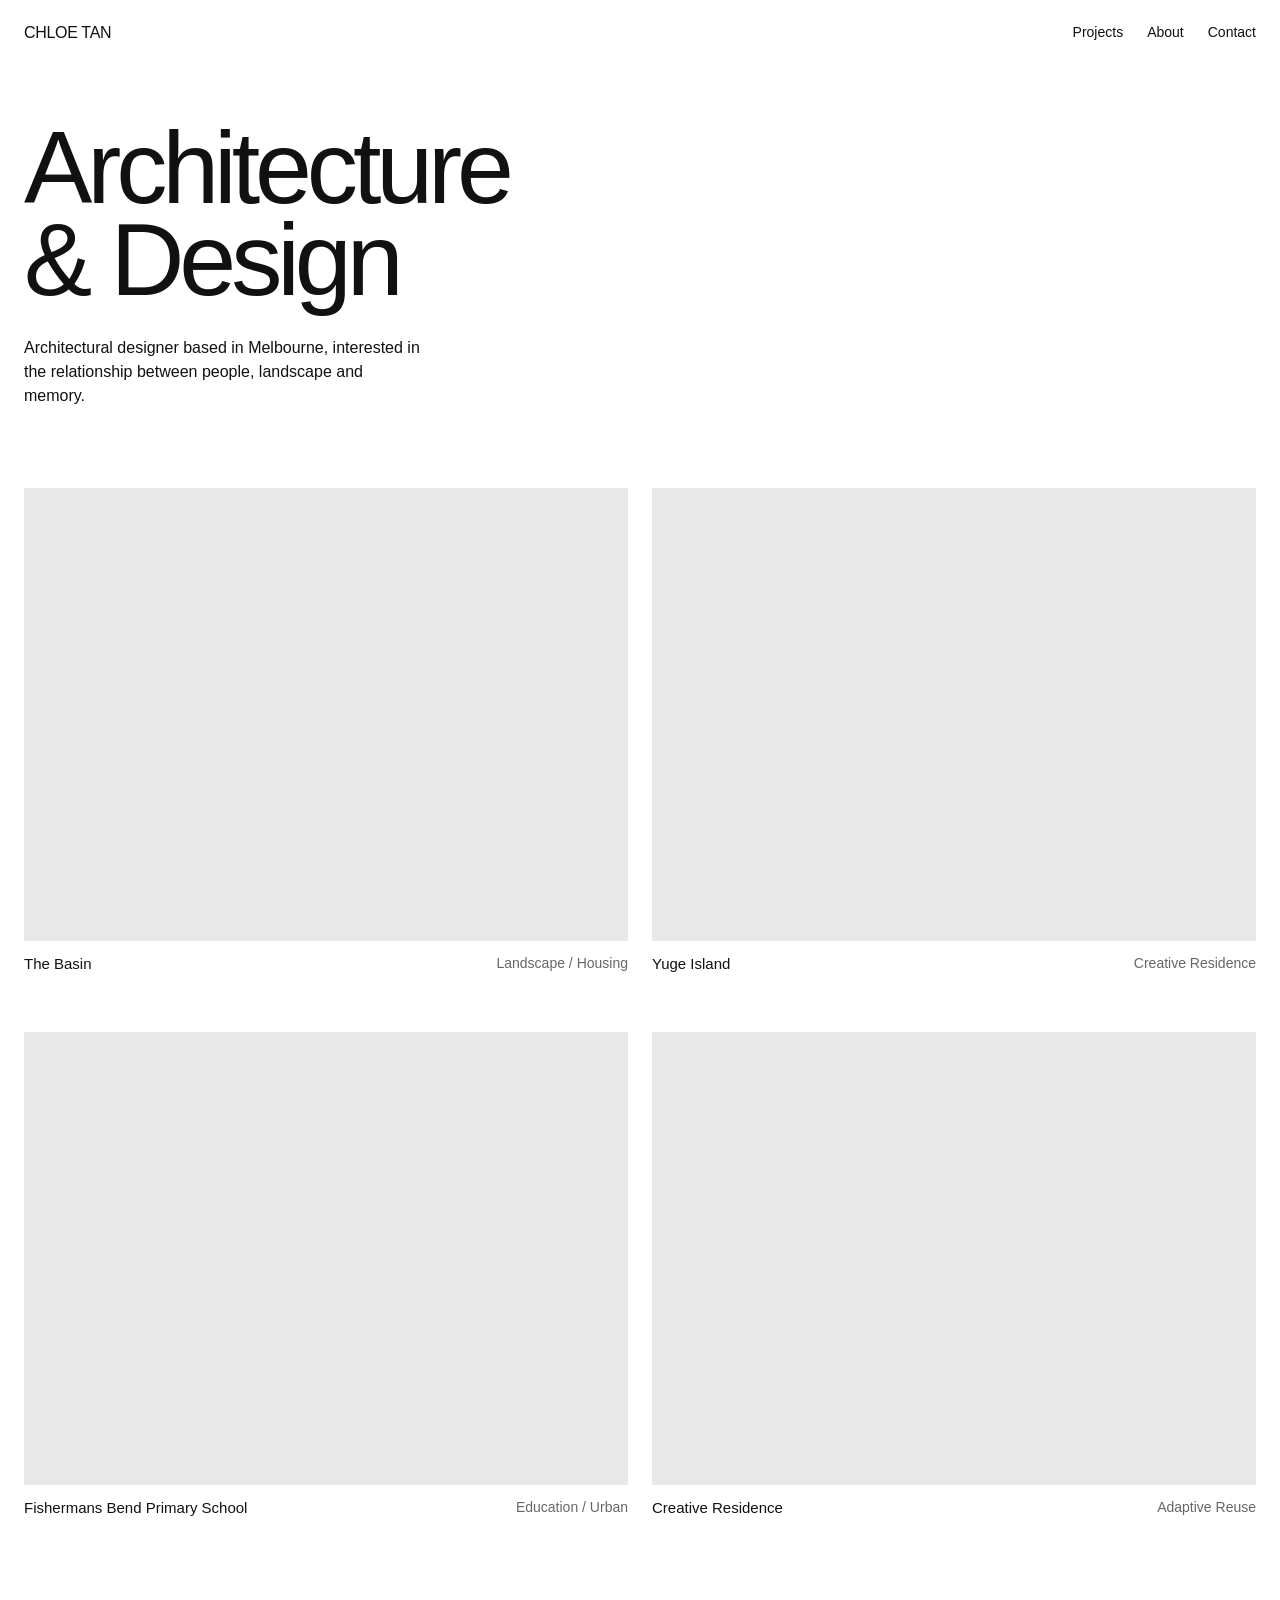
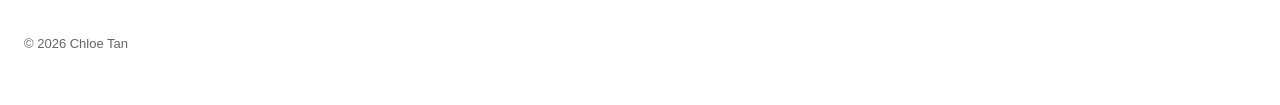
==== index.html @ bd6c915b "Update index.html" ====
<!DOCTYPE html>
<html lang="en">
<head>
    <meta charset="UTF-8">
    <meta name="viewport" content="width=device-width, initial-scale=1.0">

    <title>Chloe Tan — Architecture</title>

    <link rel="stylesheet" href="style.css">
</head>

<body>

<header>

    <div class="logo">
        CHLOE TAN
    </div>

    <nav>
        <a href="#projects">Projects</a>
        <a href="#about">About</a>
        <a href="#contact">Contact</a>
    </nav>

</header>


<main>

    <section class="intro">

        <h1>
            Architecture<br>
            &amp; Design
        </h1>

        <p>
            Architectural designer based in Melbourne,
            interested in the relationship between people,
            landscape and memory.
        </p>

    </section>


    <section class="projects" id="projects">


        <a class="project" href="#">

            <div class="project-image">
                <!-- Project image will go here -->
            </div>

            <div class="project-info">

                <span class="project-title">
                    The Basin
                </span>

                <span class="project-type">
                    Landscape / Housing
                </span>

            </div>

        </a>


        <a class="project" href="#">

            <div class="project-image">
                <!-- Project image will go here -->
            </div>

            <div class="project-info">

                <span class="project-title">
                    Yuge Island
                </span>

                <span class="project-type">
                    Creative Residence
                </span>

            </div>

        </a>


        <a class="project" href="#">

            <div class="project-image">
                <!-- Project image will go here -->
            </div>

            <div class="project-info">

                <span class="project-title">
                    Fishermans Bend Primary School
                </span>

                <span class="project-type">
                    Education / Urban
                </span>

            </div>

        </a>


        <a class="project" href="#">

            <div class="project-image">
                <!-- Project image will go here -->
            </div>

            <div class="project-info">

                <span class="project-title">
                    Creative Residence
                </span>

                <span class="project-type">
                    Adaptive Reuse
                </span>

            </div>

        </a>


    </section>

</main>


<footer>

    © 2026 Chloe Tan

</footer>

</body>
</html>
---- style.css ----
* {
    margin: 0;
    padding: 0;
    box-sizing: border-box;
}

body {
    font-family: Arial, Helvetica, sans-serif;
    background: #ffffff;
    color: #111111;
    padding: 24px;
}

header {
    display: flex;
    justify-content: space-between;
    align-items: flex-start;
    margin-bottom: 80px;
}

.logo {
    font-size: 16px;
    font-weight: 500;
    letter-spacing: -0.02em;
}

nav {
    display: flex;
    gap: 24px;
}

nav a {
    color: #111111;
    text-decoration: none;
    font-size: 14px;
}

nav a:hover {
    opacity: 0.5;
}

.intro {
    margin-bottom: 80px;
}

.intro h1 {
    font-size: clamp(48px, 8vw, 120px);
    font-weight: 400;
    line-height: 0.9;
    letter-spacing: -0.05em;
    max-width: 900px;
}

.intro p {
    margin-top: 30px;
    font-size: 16px;
    max-width: 400px;
    line-height: 1.5;
}

.projects {
    display: grid;
    grid-template-columns: repeat(2, 1fr);
    gap: 60px 24px;
}

.project {
    text-decoration: none;
    color: #111111;
}

.project-image {
    width: 100%;
    aspect-ratio: 4 / 3;
    background: #e8e8e8;
    overflow: hidden;
}

.project-image img {
    width: 100%;
    height: 100%;
    object-fit: cover;
    transition: transform 0.5s ease;
}

.project:hover img {
    transform: scale(1.02);
}

.project-info {
    margin-top: 14px;
    display: flex;
    justify-content: space-between;
    gap: 20px;
}

.project-title {
    font-size: 15px;
}

.project-type {
    font-size: 14px;
    color: #666666;
}

footer {
    margin-top: 120px;
    padding-bottom: 30px;
    font-size: 13px;
    color: #666666;
}

@media (max-width: 700px) {

    body {
        padding: 16px;
    }

    header {
        margin-bottom: 60px;
    }

    nav {
        gap: 12px;
    }

    .projects {
        grid-template-columns: 1fr;
        gap: 45px;
    }

    .intro {
        margin-bottom: 60px;
    }
}
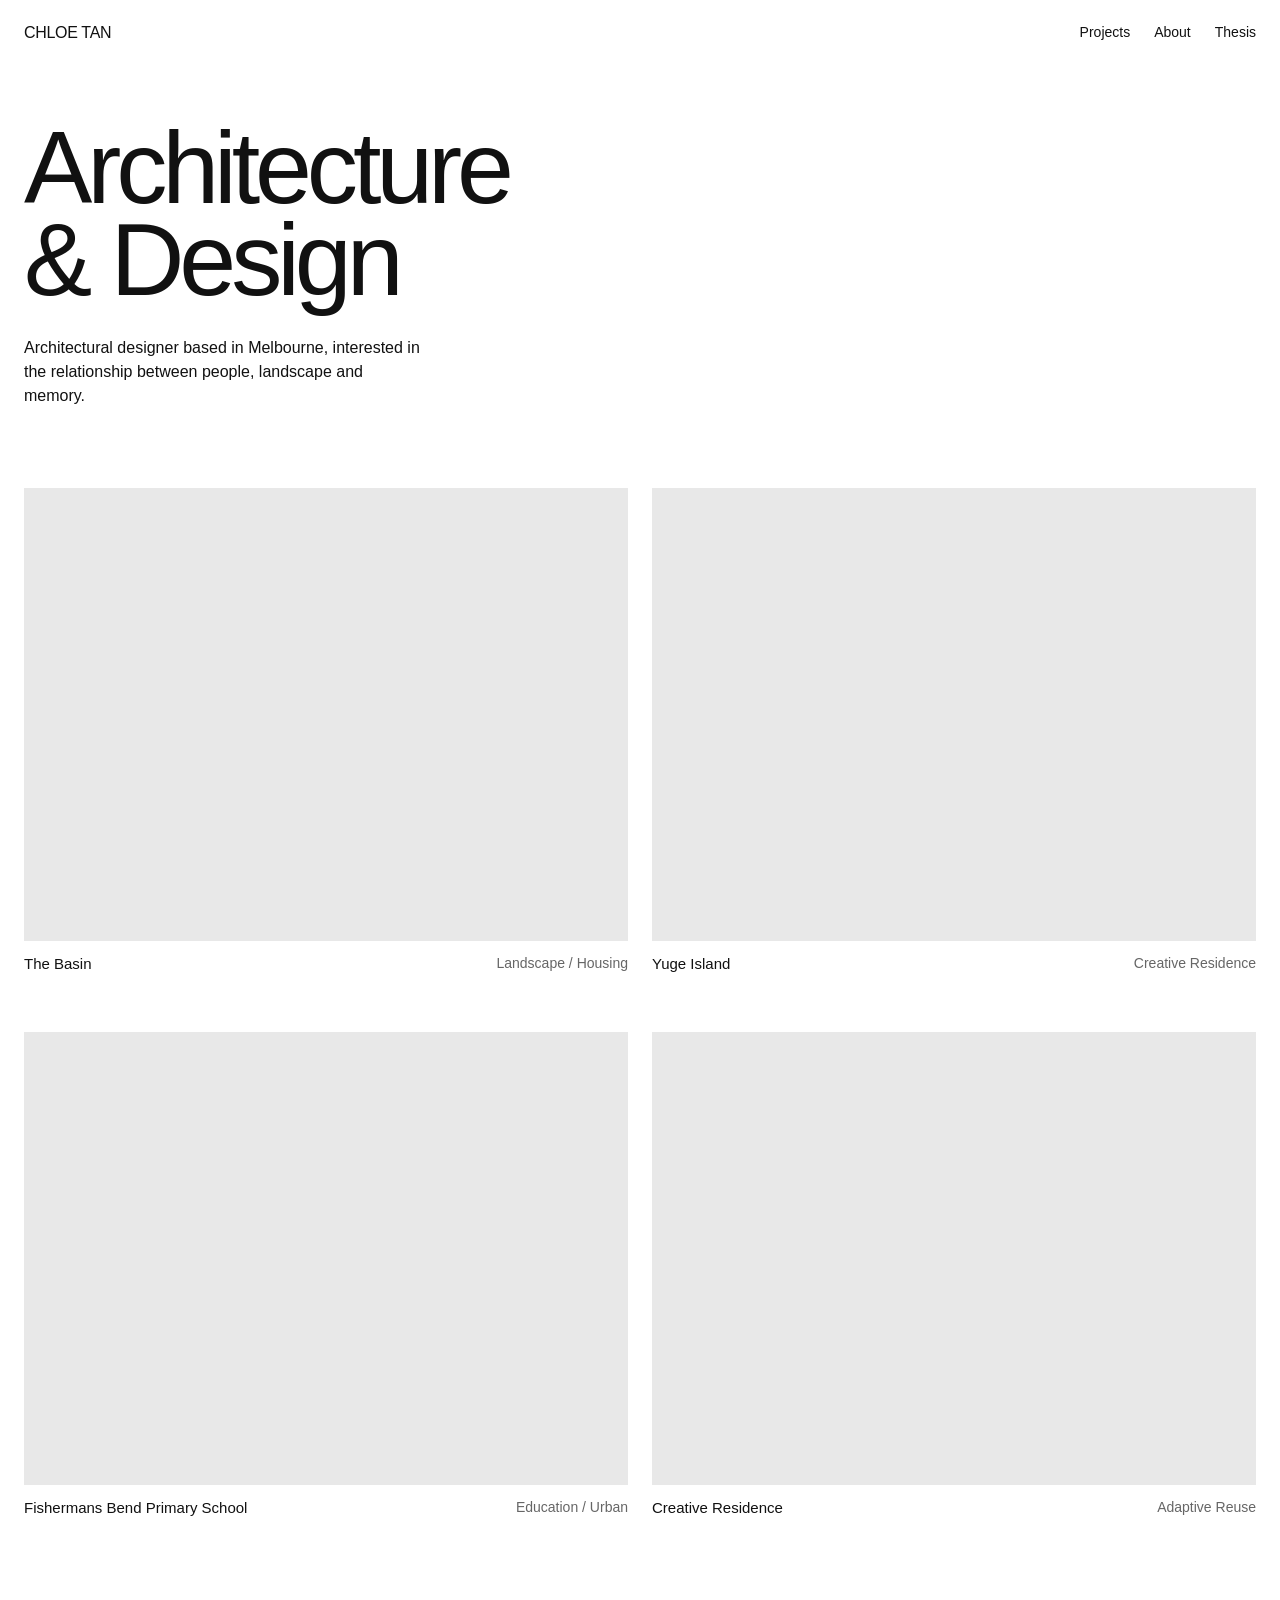
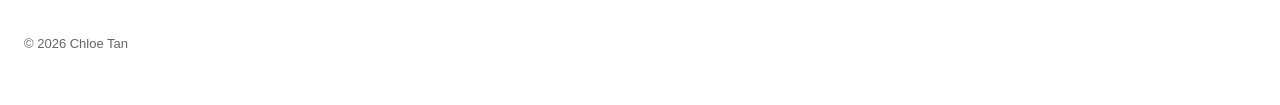
==== commit 35054c28: "Update index.html" ====
--- a/index.html
+++ b/index.html
@@ -17,11 +17,11 @@
         CHLOE TAN
     </div>
 
-    <nav>
-        <a href="#projects">Projects</a>
-        <a href="#about">About</a>
-        <a href="#contact">Contact</a>
-    </nav>
+<nav>
+    <a href="index.html">Projects</a>
+    <a href="about.html">About</a>
+    <a href="thesis.html">Thesis</a>
+</nav>
 
 </header>
 
--- a/style.css
+++ b/style.css
@@ -128,7 +128,116 @@
         grid-template-columns: 1fr;
         gap: 45px;
     }
-
+/* ABOUT PAGE */
+
+.about-page {
+    max-width: 1400px;
+}
+
+.about-intro {
+    margin-bottom: 140px;
+}
+
+.section-label {
+    font-size: 12px;
+    letter-spacing: 0.08em;
+    margin-bottom: 40px;
+}
+
+.about-intro h1 {
+    font-size: clamp(48px, 7vw, 110px);
+    font-weight: 400;
+    line-height: 0.95;
+    letter-spacing: -0.05em;
+    max-width: 1000px;
+}
+
+.about-content {
+    display: grid;
+    grid-template-columns: repeat(2, 1fr);
+    gap: 80px;
+    max-width: 900px;
+    margin-bottom: 160px;
+}
+
+.about-column {
+    font-size: 17px;
+    line-height: 1.55;
+}
+
+.about-column p + p {
+    margin-top: 30px;
+}
+
+.about-details {
+    border-top: 1px solid #111;
+}
+
+.detail-block {
+    display: grid;
+    grid-template-columns: 1fr 2fr;
+    padding: 28px 0;
+    border-bottom: 1px solid #ccc;
+}
+
+.detail-block h2 {
+    font-size: 14px;
+    font-weight: 400;
+}
+
+.detail-row {
+    display: flex;
+    justify-content: space-between;
+    gap: 30px;
+    font-size: 14px;
+    line-height: 1.7;
+}
+
+.detail-row + .detail-row {
+    margin-top: 8px;
+}
+
+.cv-section {
+    margin-top: 100px;
+}
+
+.cv-link {
+    color: #111;
+    text-decoration: none;
+    font-size: 18px;
+}
+
+.cv-link:hover {
+    opacity: 0.5;
+}
+
+
+@media (max-width: 700px) {
+
+    .about-intro {
+        margin-bottom: 80px;
+    }
+
+    .about-content {
+        grid-template-columns: 1fr;
+        gap: 40px;
+        margin-bottom: 100px;
+    }
+
+    .about-column {
+        font-size: 16px;
+    }
+
+    .detail-block {
+        grid-template-columns: 1fr;
+        gap: 20px;
+    }
+
+    .detail-row {
+        font-size: 13px;
+    }
+
+}
     .intro {
         margin-bottom: 60px;
     }
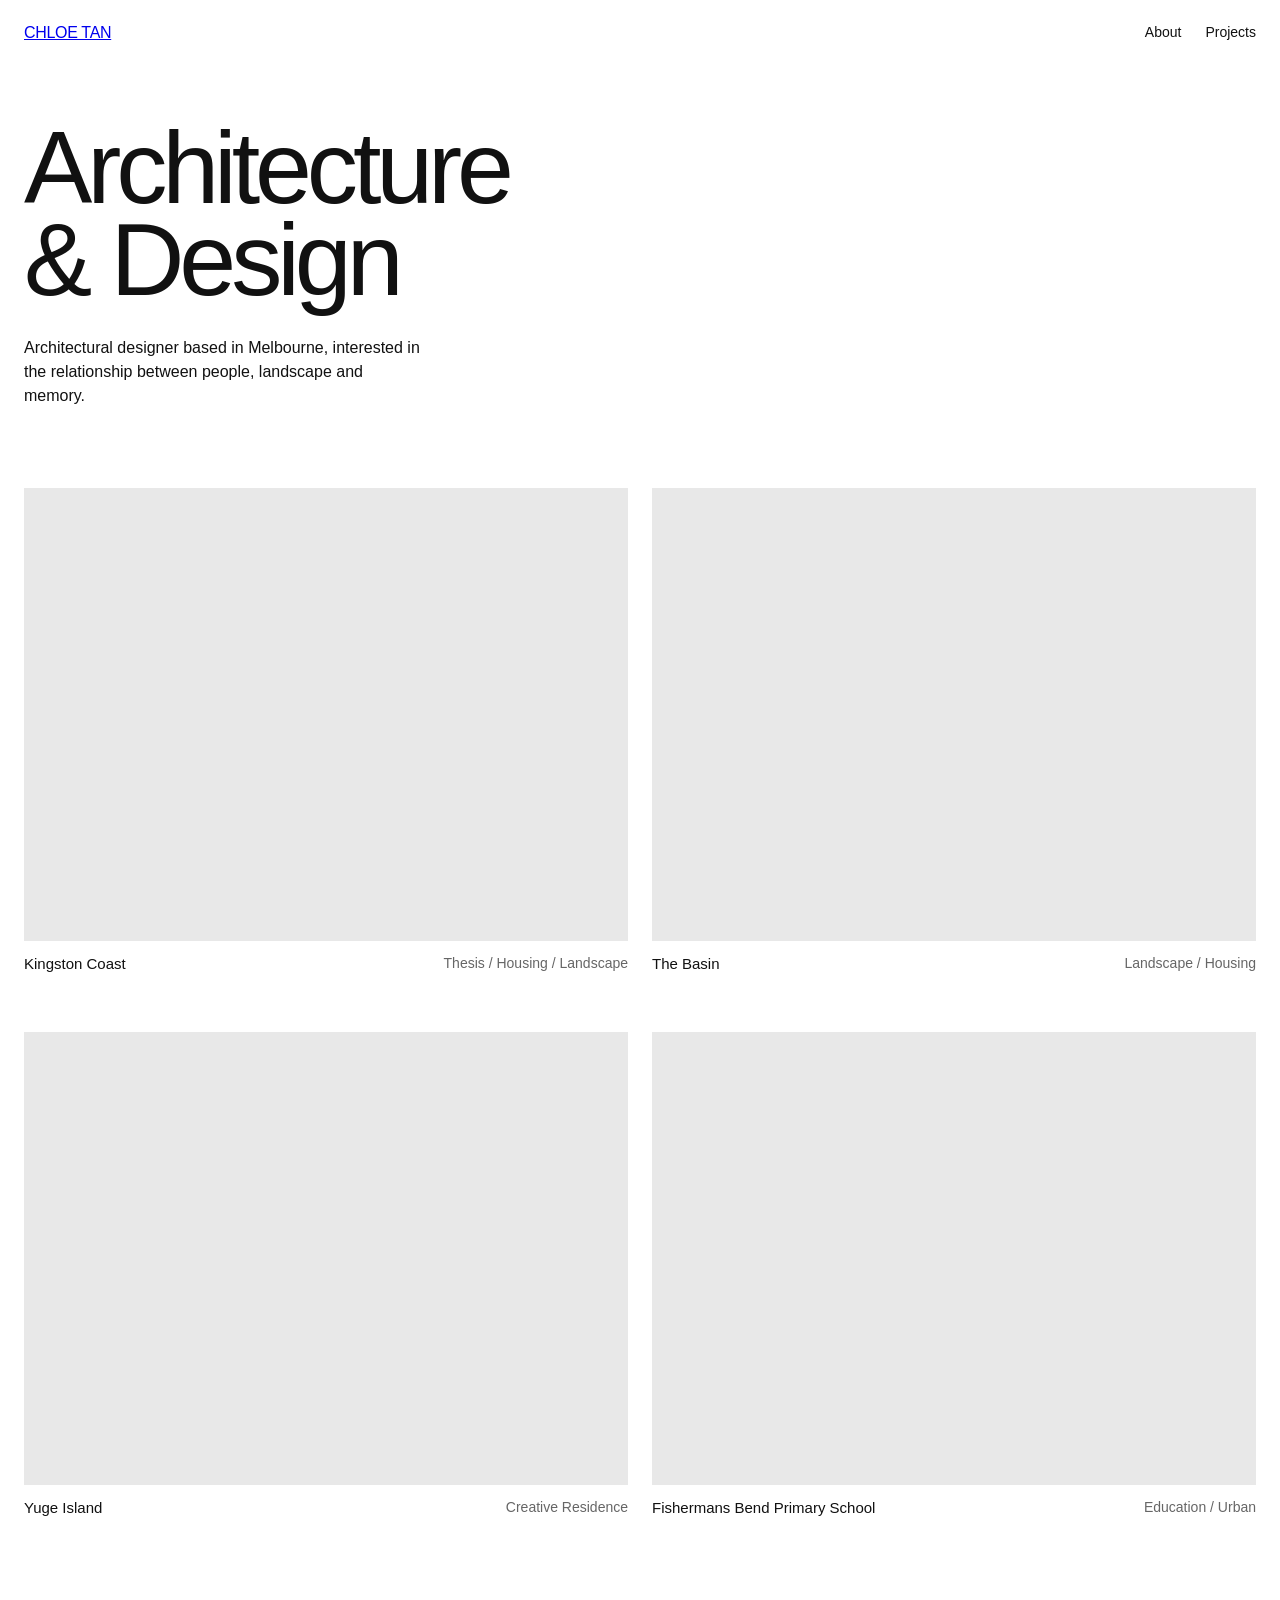
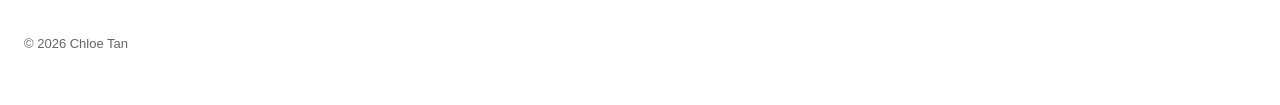
==== commit e926501d: "Update index.html" ====
--- a/index.html
+++ b/index.html
@@ -1,5 +1,6 @@
 <!DOCTYPE html>
 <html lang="en">
+
 <head>
     <meta charset="UTF-8">
     <meta name="viewport" content="width=device-width, initial-scale=1.0">
@@ -13,15 +14,14 @@
 
 <header>
 
-    <div class="logo">
+    <a href="index.html" class="logo">
         CHLOE TAN
-    </div>
+    </a>
 
-<nav>
-    <a href="index.html">Projects</a>
-    <a href="about.html">About</a>
-    <a href="thesis.html">Thesis</a>
-</nav>
+    <nav>
+        <a href="about.html">About</a>
+        <a href="projects.html">Projects</a>
+    </nav>
 
 </header>
 
@@ -47,10 +47,31 @@
     <section class="projects" id="projects">
 
 
-        <a class="project" href="#">
+        <a class="project" href="thesis.html">
 
             <div class="project-image">
-                <!-- Project image will go here -->
+                <!-- Thesis image will go here -->
+            </div>
+
+            <div class="project-info">
+
+                <span class="project-title">
+                    Kingston Coast
+                </span>
+
+                <span class="project-type">
+                    Thesis / Housing / Landscape
+                </span>
+
+            </div>
+
+        </a>
+
+
+        <a class="project" href="the-basin.html">
+
+            <div class="project-image">
+                <!-- The Basin image will go here -->
             </div>
 
             <div class="project-info">
@@ -68,10 +89,10 @@
         </a>
 
 
-        <a class="project" href="#">
+        <a class="project" href="yuge-island.html">
 
             <div class="project-image">
-                <!-- Project image will go here -->
+                <!-- Yuge Island image will go here -->
             </div>
 
             <div class="project-info">
@@ -89,10 +110,10 @@
         </a>
 
 
-        <a class="project" href="#">
+        <a class="project" href="fishermans-bend.html">
 
             <div class="project-image">
-                <!-- Project image will go here -->
+                <!-- Fishermans Bend image will go here -->
             </div>
 
             <div class="project-info">
@@ -103,27 +124,6 @@
 
                 <span class="project-type">
                     Education / Urban
-                </span>
-
-            </div>
-
-        </a>
-
-
-        <a class="project" href="#">
-
-            <div class="project-image">
-                <!-- Project image will go here -->
-            </div>
-
-            <div class="project-info">
-
-                <span class="project-title">
-                    Creative Residence
-                </span>
-
-                <span class="project-type">
-                    Adaptive Reuse
                 </span>
 
             </div>
--- a/style.css
+++ b/style.css
@@ -242,3 +242,102 @@
         margin-bottom: 60px;
     }
 }
+/* PROJECTS PAGE */
+
+.projects-page {
+    max-width: 1400px;
+}
+
+.projects-intro {
+    margin-bottom: 140px;
+}
+
+.projects-intro h1 {
+    font-size: clamp(48px, 7vw, 110px);
+    font-weight: 400;
+    line-height: 0.95;
+    letter-spacing: -0.05em;
+    max-width: 1000px;
+}
+
+.project-category {
+    margin-bottom: 140px;
+}
+
+.category-header {
+    display: grid;
+    grid-template-columns: 1fr 1fr;
+    border-top: 1px solid #111;
+    padding: 16px 0 40px;
+}
+
+.category-header h2,
+.category-header span {
+    font-size: 14px;
+    font-weight: 400;
+}
+
+.project-list-item {
+    display: grid;
+    grid-template-columns: 2fr 1fr;
+    gap: 40px;
+    padding: 24px 0;
+    border-bottom: 1px solid #ccc;
+    text-decoration: none;
+    color: #111;
+}
+
+.project-list-image {
+    width: 100%;
+    aspect-ratio: 16 / 9;
+    background: #e8e8e8;
+    overflow: hidden;
+}
+
+.project-list-info {
+    display: flex;
+    flex-direction: column;
+    justify-content: space-between;
+    padding-bottom: 5px;
+}
+
+.project-list-info h3 {
+    font-size: 20px;
+    font-weight: 400;
+    letter-spacing: -0.02em;
+}
+
+.project-list-info p {
+    font-size: 14px;
+    color: #666;
+}
+
+.project-list-item:hover .project-list-info h3 {
+    opacity: 0.5;
+}
+
+
+@media (max-width: 700px) {
+
+    .projects-intro {
+        margin-bottom: 80px;
+    }
+
+    .project-category {
+        margin-bottom: 90px;
+    }
+
+    .category-header {
+        padding-bottom: 25px;
+    }
+
+    .project-list-item {
+        grid-template-columns: 1fr;
+        gap: 18px;
+    }
+
+    .project-list-info {
+        gap: 20px;
+    }
+
+}
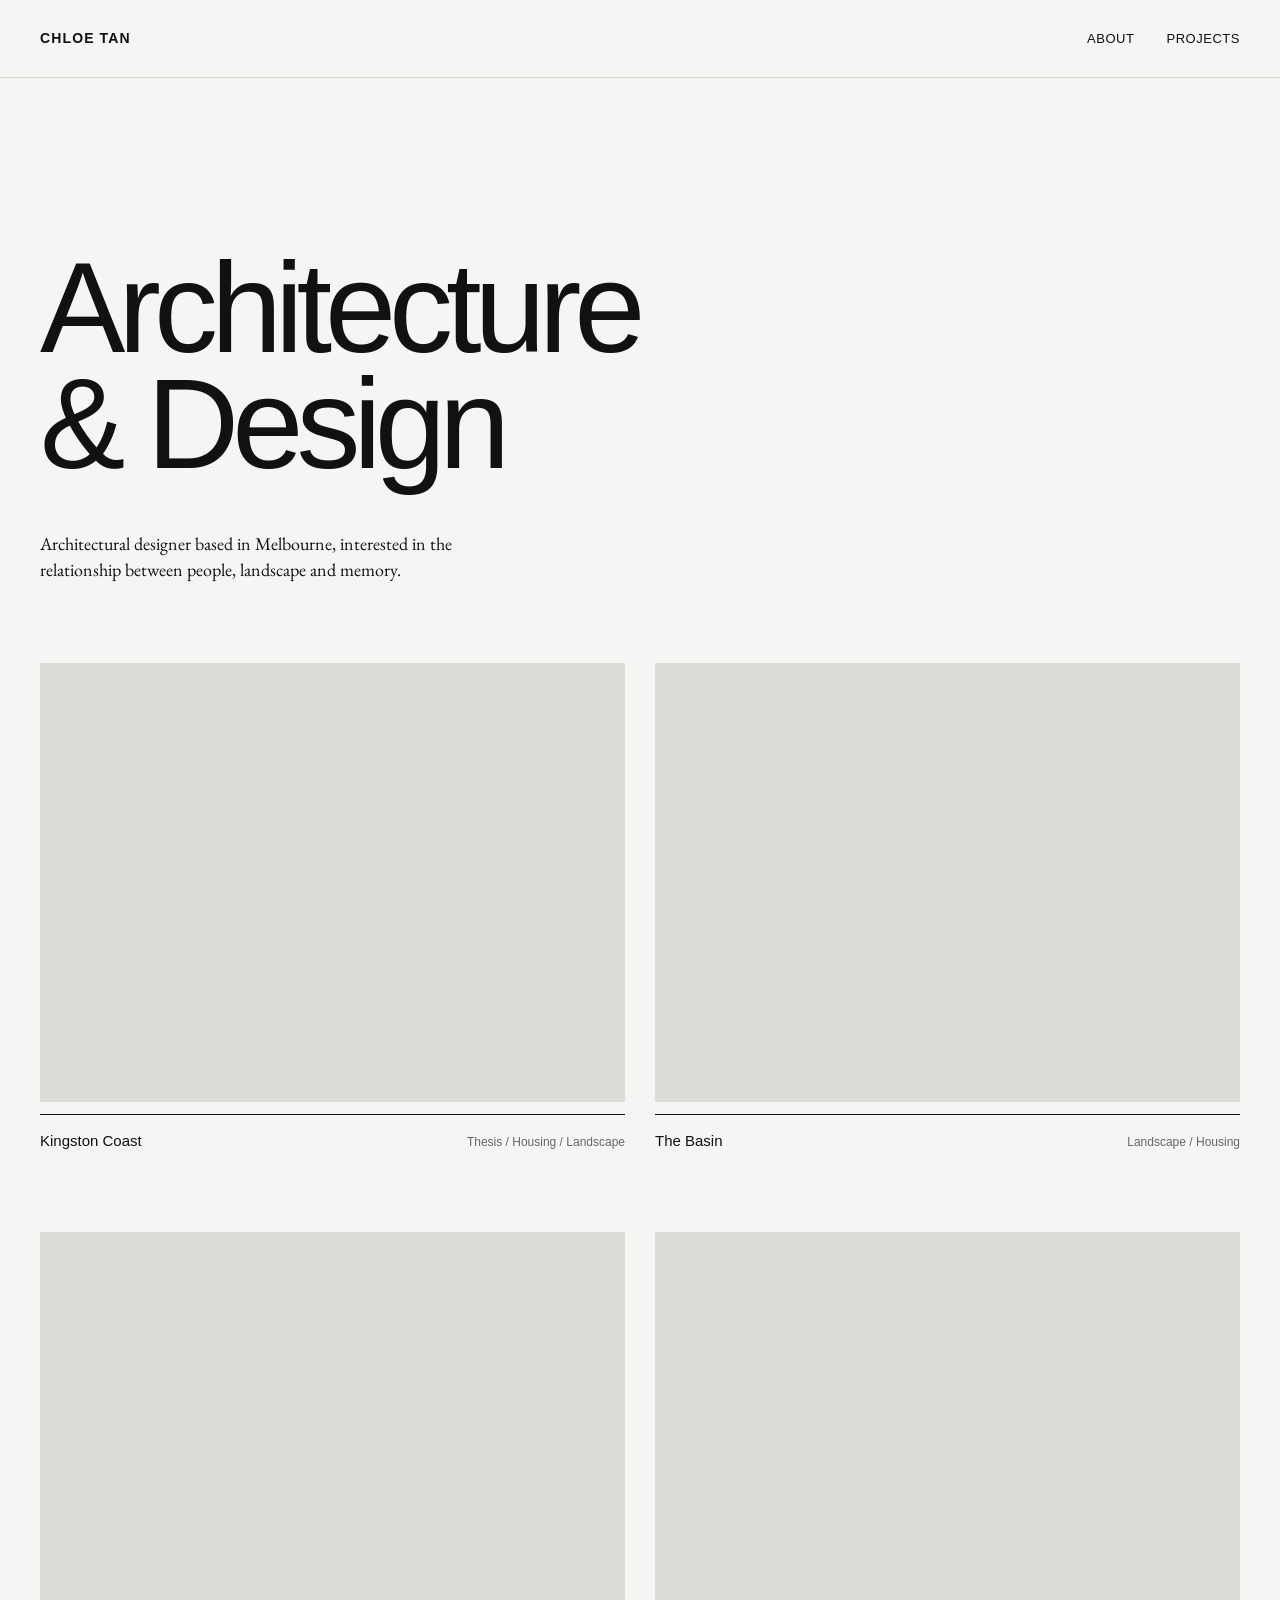
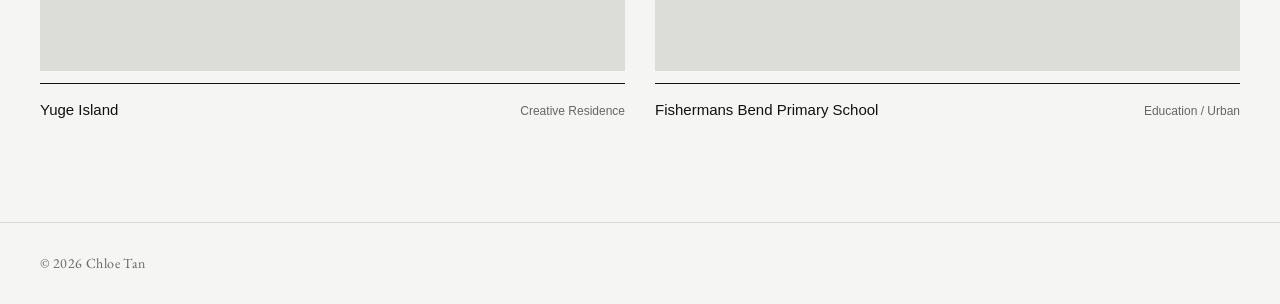
==== commit 4627a5e5: "Update index.html" ====
--- a/index.html
+++ b/index.html
@@ -6,7 +6,11 @@
     <meta name="viewport" content="width=device-width, initial-scale=1.0">
 
     <title>Chloe Tan — Architecture</title>
+<link rel="preconnect" href="https://fonts.googleapis.com">
+<link rel="preconnect" href="https://fonts.gstatic.com" crossorigin>
+<link href="https://fonts.googleapis.com/css2?family=EB+Garamond:wght@400..800&display=swap" rel="stylesheet">
 
+<link rel="stylesheet" href="style.css">
     <link rel="stylesheet" href="style.css">
 </head>
 
--- a/style.css
+++ b/style.css
@@ -1,96 +1,197 @@
+/* =========================================================
+   CHLOE TAN — ARCHITECTURE PORTFOLIO
+   ========================================================= */
+
+
+/* ---------------------------------------------------------
+   RESET
+   --------------------------------------------------------- */
+
 * {
+    box-sizing: border-box;
     margin: 0;
     padding: 0;
-    box-sizing: border-box;
+}
+
+html {
+    scroll-behavior: smooth;
 }
 
 body {
+    font-family: Garamond, "EB Garamond", Georgia, serif;
+    background: #f5f5f3;
+    color: #111;
+    line-height: 1.5;
+}
+
+
+/* ---------------------------------------------------------
+   TYPOGRAPHY
+   --------------------------------------------------------- */
+
+h1,
+h2,
+h3,
+.logo,
+nav,
+.project-title,
+.project-type,
+.section-label {
     font-family: Arial, Helvetica, sans-serif;
-    background: #ffffff;
-    color: #111111;
-    padding: 24px;
-}
+}
+
+h1,
+h2,
+h3 {
+    font-weight: 400;
+}
+
+p {
+    max-width: 700px;
+}
+
+a {
+    color: inherit;
+    text-decoration: none;
+}
+
+img {
+    display: block;
+    width: 100%;
+    height: auto;
+}
+
+
+/* ---------------------------------------------------------
+   HEADER
+   --------------------------------------------------------- */
 
 header {
+    width: 100%;
+    padding: 28px 40px;
+
     display: flex;
     justify-content: space-between;
-    align-items: flex-start;
-    margin-bottom: 80px;
+    align-items: center;
+
+    border-bottom: 1px solid #d8d8d5;
+
+    position: sticky;
+    top: 0;
+    z-index: 100;
+
+    background: rgba(245, 245, 243, 0.95);
+    backdrop-filter: blur(8px);
 }
 
 .logo {
-    font-size: 16px;
-    font-weight: 500;
-    letter-spacing: -0.02em;
+    font-size: 14px;
+    font-weight: 600;
+    letter-spacing: 0.08em;
 }
 
 nav {
     display: flex;
-    gap: 24px;
+    gap: 32px;
 }
 
 nav a {
-    color: #111111;
-    text-decoration: none;
-    font-size: 14px;
+    font-size: 13px;
+    letter-spacing: 0.04em;
+    text-transform: uppercase;
+    transition: opacity 0.2s ease;
 }
 
 nav a:hover {
-    opacity: 0.5;
-}
+    opacity: 0.45;
+}
+
+
+/* ---------------------------------------------------------
+   MAIN
+   --------------------------------------------------------- */
+
+main {
+    width: 100%;
+}
+
+
+/* ---------------------------------------------------------
+   HOMEPAGE INTRO
+   --------------------------------------------------------- */
 
 .intro {
-    margin-bottom: 80px;
+    min-height: 65vh;
+
+    padding: 100px 40px 80px;
+
+    display: flex;
+    flex-direction: column;
+    justify-content: flex-end;
 }
 
 .intro h1 {
-    font-size: clamp(48px, 8vw, 120px);
+    font-size: clamp(64px, 10vw, 150px);
     font-weight: 400;
     line-height: 0.9;
-    letter-spacing: -0.05em;
-    max-width: 900px;
+    letter-spacing: -0.055em;
+
+    max-width: 1100px;
 }
 
 .intro p {
-    margin-top: 30px;
-    font-size: 16px;
-    max-width: 400px;
-    line-height: 1.5;
-}
+    margin-top: 50px;
+
+    font-size: 18px;
+    line-height: 1.45;
+
+    max-width: 460px;
+}
+
+
+/* ---------------------------------------------------------
+   PROJECT GRID — HOMEPAGE
+   --------------------------------------------------------- */
 
 .projects {
+    padding: 0 40px 100px;
+
     display: grid;
     grid-template-columns: repeat(2, 1fr);
-    gap: 60px 24px;
+
+    gap: 80px 30px;
 }
 
 .project {
-    text-decoration: none;
-    color: #111111;
+    display: block;
 }
 
 .project-image {
     width: 100%;
     aspect-ratio: 4 / 3;
-    background: #e8e8e8;
+
+    background: #dcdcd8;
+
     overflow: hidden;
-}
-
-.project-image img {
-    width: 100%;
-    height: 100%;
-    object-fit: cover;
-    transition: transform 0.5s ease;
-}
-
-.project:hover img {
-    transform: scale(1.02);
+
+    transition: opacity 0.3s ease;
+}
+
+.project:hover .project-image {
+    opacity: 0.75;
 }
 
 .project-info {
-    margin-top: 14px;
     display: flex;
     justify-content: space-between;
+    align-items: baseline;
+
+    padding-top: 15px;
+
+    border-top: 1px solid #111;
+
+    margin-top: 12px;
+
     gap: 20px;
 }
 
@@ -99,245 +200,563 @@
 }
 
 .project-type {
-    font-size: 14px;
-    color: #666666;
-}
-
-footer {
-    margin-top: 120px;
-    padding-bottom: 30px;
-    font-size: 13px;
-    color: #666666;
-}
-
-@media (max-width: 700px) {
-
-    body {
-        padding: 16px;
-    }
-
-    header {
-        margin-bottom: 60px;
-    }
-
-    nav {
-        gap: 12px;
-    }
-
-    .projects {
-        grid-template-columns: 1fr;
-        gap: 45px;
-    }
-/* ABOUT PAGE */
+    font-size: 12px;
+    color: #666;
+    text-align: right;
+}
+
+
+/* ---------------------------------------------------------
+   SECTION LABELS
+   --------------------------------------------------------- */
+
+.section-label {
+    font-size: 11px;
+    text-transform: uppercase;
+    letter-spacing: 0.12em;
+    color: #666;
+}
+
+
+/* ---------------------------------------------------------
+   ABOUT PAGE
+   --------------------------------------------------------- */
 
 .about-page {
-    max-width: 1400px;
+    padding-bottom: 120px;
 }
 
 .about-intro {
-    margin-bottom: 140px;
-}
-
-.section-label {
-    font-size: 12px;
-    letter-spacing: 0.08em;
-    margin-bottom: 40px;
+    padding: 120px 40px 100px;
+
+    border-bottom: 1px solid #d8d8d5;
 }
 
 .about-intro h1 {
-    font-size: clamp(48px, 7vw, 110px);
+    margin-top: 60px;
+
+    font-size: clamp(48px, 7vw, 105px);
     font-weight: 400;
-    line-height: 0.95;
+    line-height: 0.98;
+    letter-spacing: -0.045em;
+
+    max-width: 1050px;
+}
+
+.about-content {
+    padding: 90px 40px;
+
+    display: grid;
+    grid-template-columns: 1fr 1fr;
+
+    gap: 80px;
+}
+
+.about-column p {
+    font-size: 17px;
+    line-height: 1.6;
+
+    margin-bottom: 28px;
+
+    max-width: 580px;
+}
+
+.about-statement {
+    padding: 80px 40px;
+
+    border-top: 1px solid #d8d8d5;
+    border-bottom: 1px solid #d8d8d5;
+}
+
+.about-statement p {
+    font-size: clamp(28px, 4vw, 55px);
+    line-height: 1.05;
+    letter-spacing: -0.025em;
+
+    max-width: 900px;
+}
+
+
+/* ---------------------------------------------------------
+   PROJECTS PAGE
+   --------------------------------------------------------- */
+
+.projects-page {
+    padding-bottom: 120px;
+}
+
+.projects-intro {
+    padding: 120px 40px 100px;
+
+    border-bottom: 1px solid #d8d8d5;
+}
+
+.projects-intro h1 {
+    margin-top: 60px;
+
+    font-size: clamp(60px, 8vw, 120px);
+    font-weight: 400;
+    line-height: 0.92;
     letter-spacing: -0.05em;
+
     max-width: 1000px;
 }
 
-.about-content {
-    display: grid;
-    grid-template-columns: repeat(2, 1fr);
-    gap: 80px;
-    max-width: 900px;
-    margin-bottom: 160px;
-}
-
-.about-column {
-    font-size: 17px;
-    line-height: 1.55;
-}
-
-.about-column p + p {
-    margin-top: 30px;
-}
-
-.about-details {
-    border-top: 1px solid #111;
-}
-
-.detail-block {
-    display: grid;
-    grid-template-columns: 1fr 2fr;
-    padding: 28px 0;
-    border-bottom: 1px solid #ccc;
-}
-
-.detail-block h2 {
-    font-size: 14px;
-    font-weight: 400;
-}
-
-.detail-row {
+.project-category {
+    padding: 80px 40px 0;
+}
+
+.category-header {
     display: flex;
     justify-content: space-between;
-    gap: 30px;
-    font-size: 14px;
-    line-height: 1.7;
-}
-
-.detail-row + .detail-row {
-    margin-top: 8px;
-}
-
-.cv-section {
-    margin-top: 100px;
-}
-
-.cv-link {
-    color: #111;
-    text-decoration: none;
-    font-size: 18px;
-}
-
-.cv-link:hover {
-    opacity: 0.5;
-}
-
-
-@media (max-width: 700px) {
-
-    .about-intro {
-        margin-bottom: 80px;
-    }
-
-    .about-content {
-        grid-template-columns: 1fr;
-        gap: 40px;
-        margin-bottom: 100px;
-    }
-
-    .about-column {
-        font-size: 16px;
-    }
-
-    .detail-block {
-        grid-template-columns: 1fr;
-        gap: 20px;
-    }
-
-    .detail-row {
-        font-size: 13px;
-    }
-
-}
-    .intro {
-        margin-bottom: 60px;
-    }
-}
-/* PROJECTS PAGE */
-
-.projects-page {
-    max-width: 1400px;
-}
-
-.projects-intro {
-    margin-bottom: 140px;
-}
-
-.projects-intro h1 {
-    font-size: clamp(48px, 7vw, 110px);
-    font-weight: 400;
-    line-height: 0.95;
-    letter-spacing: -0.05em;
-    max-width: 1000px;
-}
-
-.project-category {
-    margin-bottom: 140px;
-}
-
-.category-header {
-    display: grid;
-    grid-template-columns: 1fr 1fr;
-    border-top: 1px solid #111;
-    padding: 16px 0 40px;
-}
-
-.category-header h2,
+    align-items: baseline;
+
+    padding-bottom: 15px;
+
+    border-bottom: 1px solid #111;
+
+    margin-bottom: 30px;
+}
+
+.category-header h2 {
+    font-size: 13px;
+    font-weight: 500;
+    text-transform: uppercase;
+    letter-spacing: 0.08em;
+}
+
 .category-header span {
-    font-size: 14px;
-    font-weight: 400;
+    font-size: 11px;
+    color: #666;
 }
 
 .project-list-item {
     display: grid;
     grid-template-columns: 2fr 1fr;
-    gap: 40px;
-    padding: 24px 0;
-    border-bottom: 1px solid #ccc;
-    text-decoration: none;
-    color: #111;
+
+    gap: 30px;
+
+    padding-bottom: 60px;
+    margin-bottom: 60px;
+
+    border-bottom: 1px solid #d8d8d5;
 }
 
 .project-list-image {
+    aspect-ratio: 16 / 10;
+
+    background: #dcdcd8;
+
+    overflow: hidden;
+
+    transition: opacity 0.3s ease;
+}
+
+.project-list-item:hover .project-list-image {
+    opacity: 0.7;
+}
+
+.project-list-info {
+    padding-top: 5px;
+}
+
+.project-list-info h3 {
+    font-size: 28px;
+    font-weight: 400;
+    line-height: 1.05;
+    letter-spacing: -0.025em;
+
+    margin-bottom: 12px;
+}
+
+.project-list-info p {
+    font-size: 16px;
+    color: #666;
+}
+
+
+/* ---------------------------------------------------------
+   INDIVIDUAL PROJECT PAGE
+   --------------------------------------------------------- */
+
+.project-page {
+    padding-bottom: 150px;
+}
+
+.project-hero {
+    padding: 110px 40px 90px;
+
+    border-bottom: 1px solid #d8d8d5;
+}
+
+.project-hero h1 {
+    margin-top: 50px;
+
+    font-size: clamp(60px, 9vw, 140px);
+    font-weight: 400;
+    line-height: 0.88;
+    letter-spacing: -0.055em;
+
+    max-width: 1200px;
+}
+
+.project-hero h2 {
+    margin-top: 20px;
+
+    font-size: clamp(25px, 3vw, 45px);
+    font-weight: 400;
+    line-height: 1;
+
+    color: #555;
+}
+
+.project-location {
+    margin-top: 50px;
+
+    font-size: 16px;
+    color: #666;
+}
+
+
+/* ---------------------------------------------------------
+   PROJECT HERO IMAGE
+   --------------------------------------------------------- */
+
+.project-hero-image {
     width: 100%;
     aspect-ratio: 16 / 9;
-    background: #e8e8e8;
-    overflow: hidden;
-}
-
-.project-list-info {
-    display: flex;
-    flex-direction: column;
-    justify-content: space-between;
-    padding-bottom: 5px;
-}
-
-.project-list-info h3 {
-    font-size: 20px;
-    font-weight: 400;
-    letter-spacing: -0.02em;
-}
-
-.project-list-info p {
+
+    background: #dcdcd8;
+}
+
+
+/* ---------------------------------------------------------
+   PROJECT TEXT SECTIONS
+   --------------------------------------------------------- */
+
+.project-section {
+    padding: 110px 40px;
+
+    display: grid;
+    grid-template-columns: 1fr 2fr;
+
+    gap: 80px;
+
+    border-bottom: 1px solid #d8d8d5;
+}
+
+.project-section-title {
+    padding-top: 5px;
+}
+
+.project-section-text p {
+    font-size: 17px;
+    line-height: 1.6;
+
+    margin-bottom: 28px;
+
+    max-width: 760px;
+}
+
+.project-section-text p:last-child {
+    margin-bottom: 0;
+}
+
+
+/* ---------------------------------------------------------
+   RESEARCH QUESTION
+   --------------------------------------------------------- */
+
+.research-question {
+    background: #eaeae6;
+}
+
+.large-text {
+    font-size: clamp(28px, 4vw, 52px) !important;
+    line-height: 1.12 !important;
+    letter-spacing: -0.025em;
+
+    max-width: 950px !important;
+}
+
+
+/* ---------------------------------------------------------
+   IMAGE PLACEHOLDERS
+   --------------------------------------------------------- */
+
+.image-placeholder {
+    width: 100%;
+
+    background: #dcdcd8;
+
+    aspect-ratio: 4 / 3;
+}
+
+
+/* ---------------------------------------------------------
+   IMAGE GRIDS
+   --------------------------------------------------------- */
+
+.image-grid {
+    padding: 0 40px;
+
+    display: grid;
+
+    gap: 20px;
+}
+
+.image-grid.two-column {
+    grid-template-columns: repeat(2, 1fr);
+}
+
+.image-grid.three-column {
+    grid-template-columns: repeat(3, 1fr);
+}
+
+.image-grid.full-width {
+    grid-template-columns: 1fr;
+}
+
+.image-grid.full-width .image-placeholder {
+    aspect-ratio: 16 / 9;
+}
+
+
+/* ---------------------------------------------------------
+   PROJECT END
+   --------------------------------------------------------- */
+
+.project-end {
+    padding: 150px 40px;
+
+    text-align: center;
+
+    border-top: 1px solid #d8d8d5;
+}
+
+.project-end p:first-child {
+    font-size: clamp(40px, 6vw, 90px);
+    line-height: 0.95;
+    letter-spacing: -0.045em;
+}
+
+.project-end p:last-child {
+    margin-top: 15px;
+
+    font-size: 18px;
+    color: #666;
+}
+
+
+/* ---------------------------------------------------------
+   FOOTER
+   --------------------------------------------------------- */
+
+footer {
+    padding: 30px 40px;
+
+    border-top: 1px solid #d8d8d5;
+
     font-size: 14px;
     color: #666;
-}
-
-.project-list-item:hover .project-list-info h3 {
+
+    letter-spacing: 0.03em;
+}
+
+
+/* ---------------------------------------------------------
+   HOVER EFFECTS
+   --------------------------------------------------------- */
+
+.project-list-item,
+.project {
+    cursor: pointer;
+}
+
+.project-list-item h3 {
+    transition: opacity 0.2s ease;
+}
+
+.project-list-item:hover h3 {
     opacity: 0.5;
 }
 
 
+/* ---------------------------------------------------------
+   MOBILE
+   --------------------------------------------------------- */
+
 @media (max-width: 700px) {
 
+    header {
+        padding: 20px;
+    }
+
+    nav {
+        gap: 18px;
+    }
+
+    nav a {
+        font-size: 11px;
+    }
+
+
+    /* Homepage */
+
+    .intro {
+        min-height: 70vh;
+        padding: 70px 20px 60px;
+    }
+
+    .intro h1 {
+        font-size: clamp(52px, 16vw, 90px);
+    }
+
+    .intro p {
+        margin-top: 35px;
+        font-size: 16px;
+    }
+
+
+    .projects {
+        padding: 0 20px 70px;
+
+        grid-template-columns: 1fr;
+
+        gap: 55px;
+    }
+
+    .project-info {
+        flex-direction: column;
+        gap: 5px;
+    }
+
+    .project-type {
+        text-align: left;
+    }
+
+
+    /* About */
+
+    .about-intro {
+        padding: 80px 20px 70px;
+    }
+
+    .about-intro h1 {
+        margin-top: 40px;
+        font-size: clamp(45px, 13vw, 75px);
+    }
+
+    .about-content {
+        padding: 60px 20px;
+
+        grid-template-columns: 1fr;
+
+        gap: 20px;
+    }
+
+    .about-column p {
+        font-size: 16px;
+    }
+
+    .about-statement {
+        padding: 60px 20px;
+    }
+
+
+    /* Projects */
+
     .projects-intro {
-        margin-bottom: 80px;
+        padding: 80px 20px 70px;
+    }
+
+    .projects-intro h1 {
+        margin-top: 40px;
+        font-size: clamp(52px, 14vw, 80px);
     }
 
     .project-category {
-        margin-bottom: 90px;
-    }
-
-    .category-header {
-        padding-bottom: 25px;
+        padding: 60px 20px 0;
     }
 
     .project-list-item {
         grid-template-columns: 1fr;
-        gap: 18px;
-    }
-
-    .project-list-info {
+
         gap: 20px;
-    }
-
-}
+
+        padding-bottom: 40px;
+        margin-bottom: 40px;
+    }
+
+    .project-list-info h3 {
+        font-size: 24px;
+    }
+
+
+    /* Individual project */
+
+    .project-hero {
+        padding: 80px 20px 60px;
+    }
+
+    .project-hero h1 {
+        margin-top: 40px;
+
+        font-size: clamp(52px, 14vw, 90px);
+    }
+
+    .project-hero h2 {
+        font-size: 26px;
+    }
+
+    .project-location {
+        margin-top: 35px;
+    }
+
+    .project-hero-image {
+        aspect-ratio: 4 / 3;
+    }
+
+
+    .project-section {
+        padding: 70px 20px;
+
+        grid-template-columns: 1fr;
+
+        gap: 30px;
+    }
+
+    .project-section-text p {
+        font-size: 16px;
+    }
+
+    .large-text {
+        font-size: 28px !important;
+    }
+
+
+    /* Images */
+
+    .image-grid {
+        padding: 0 20px;
+
+        gap: 10px;
+    }
+
+    .image-grid.two-column,
+    .image-grid.three-column {
+        grid-template-columns: 1fr;
+    }
+
+    .image-placeholder {
+        aspect-ratio: 4 / 3;
+    }
+
+
+    /* Footer */
+
+    footer {
+        padding: 25px 20px;
+    }
+
+}
--- a/style.css
+++ b/style.css
@@ -1,96 +1,197 @@
+/* =========================================================
+   CHLOE TAN — ARCHITECTURE PORTFOLIO
+   ========================================================= */
+
+
+/* ---------------------------------------------------------
+   RESET
+   --------------------------------------------------------- */
+
 * {
+    box-sizing: border-box;
     margin: 0;
     padding: 0;
-    box-sizing: border-box;
+}
+
+html {
+    scroll-behavior: smooth;
 }
 
 body {
+    font-family: Garamond, "EB Garamond", Georgia, serif;
+    background: #f5f5f3;
+    color: #111;
+    line-height: 1.5;
+}
+
+
+/* ---------------------------------------------------------
+   TYPOGRAPHY
+   --------------------------------------------------------- */
+
+h1,
+h2,
+h3,
+.logo,
+nav,
+.project-title,
+.project-type,
+.section-label {
     font-family: Arial, Helvetica, sans-serif;
-    background: #ffffff;
-    color: #111111;
-    padding: 24px;
-}
+}
+
+h1,
+h2,
+h3 {
+    font-weight: 400;
+}
+
+p {
+    max-width: 700px;
+}
+
+a {
+    color: inherit;
+    text-decoration: none;
+}
+
+img {
+    display: block;
+    width: 100%;
+    height: auto;
+}
+
+
+/* ---------------------------------------------------------
+   HEADER
+   --------------------------------------------------------- */
 
 header {
+    width: 100%;
+    padding: 28px 40px;
+
     display: flex;
     justify-content: space-between;
-    align-items: flex-start;
-    margin-bottom: 80px;
+    align-items: center;
+
+    border-bottom: 1px solid #d8d8d5;
+
+    position: sticky;
+    top: 0;
+    z-index: 100;
+
+    background: rgba(245, 245, 243, 0.95);
+    backdrop-filter: blur(8px);
 }
 
 .logo {
-    font-size: 16px;
-    font-weight: 500;
-    letter-spacing: -0.02em;
+    font-size: 14px;
+    font-weight: 600;
+    letter-spacing: 0.08em;
 }
 
 nav {
     display: flex;
-    gap: 24px;
+    gap: 32px;
 }
 
 nav a {
-    color: #111111;
-    text-decoration: none;
-    font-size: 14px;
+    font-size: 13px;
+    letter-spacing: 0.04em;
+    text-transform: uppercase;
+    transition: opacity 0.2s ease;
 }
 
 nav a:hover {
-    opacity: 0.5;
-}
+    opacity: 0.45;
+}
+
+
+/* ---------------------------------------------------------
+   MAIN
+   --------------------------------------------------------- */
+
+main {
+    width: 100%;
+}
+
+
+/* ---------------------------------------------------------
+   HOMEPAGE INTRO
+   --------------------------------------------------------- */
 
 .intro {
-    margin-bottom: 80px;
+    min-height: 65vh;
+
+    padding: 100px 40px 80px;
+
+    display: flex;
+    flex-direction: column;
+    justify-content: flex-end;
 }
 
 .intro h1 {
-    font-size: clamp(48px, 8vw, 120px);
+    font-size: clamp(64px, 10vw, 150px);
     font-weight: 400;
     line-height: 0.9;
-    letter-spacing: -0.05em;
-    max-width: 900px;
+    letter-spacing: -0.055em;
+
+    max-width: 1100px;
 }
 
 .intro p {
-    margin-top: 30px;
-    font-size: 16px;
-    max-width: 400px;
-    line-height: 1.5;
-}
+    margin-top: 50px;
+
+    font-size: 18px;
+    line-height: 1.45;
+
+    max-width: 460px;
+}
+
+
+/* ---------------------------------------------------------
+   PROJECT GRID — HOMEPAGE
+   --------------------------------------------------------- */
 
 .projects {
+    padding: 0 40px 100px;
+
     display: grid;
     grid-template-columns: repeat(2, 1fr);
-    gap: 60px 24px;
+
+    gap: 80px 30px;
 }
 
 .project {
-    text-decoration: none;
-    color: #111111;
+    display: block;
 }
 
 .project-image {
     width: 100%;
     aspect-ratio: 4 / 3;
-    background: #e8e8e8;
+
+    background: #dcdcd8;
+
     overflow: hidden;
-}
-
-.project-image img {
-    width: 100%;
-    height: 100%;
-    object-fit: cover;
-    transition: transform 0.5s ease;
-}
-
-.project:hover img {
-    transform: scale(1.02);
+
+    transition: opacity 0.3s ease;
+}
+
+.project:hover .project-image {
+    opacity: 0.75;
 }
 
 .project-info {
-    margin-top: 14px;
     display: flex;
     justify-content: space-between;
+    align-items: baseline;
+
+    padding-top: 15px;
+
+    border-top: 1px solid #111;
+
+    margin-top: 12px;
+
     gap: 20px;
 }
 
@@ -99,245 +200,563 @@
 }
 
 .project-type {
-    font-size: 14px;
-    color: #666666;
-}
-
-footer {
-    margin-top: 120px;
-    padding-bottom: 30px;
-    font-size: 13px;
-    color: #666666;
-}
-
-@media (max-width: 700px) {
-
-    body {
-        padding: 16px;
-    }
-
-    header {
-        margin-bottom: 60px;
-    }
-
-    nav {
-        gap: 12px;
-    }
-
-    .projects {
-        grid-template-columns: 1fr;
-        gap: 45px;
-    }
-/* ABOUT PAGE */
+    font-size: 12px;
+    color: #666;
+    text-align: right;
+}
+
+
+/* ---------------------------------------------------------
+   SECTION LABELS
+   --------------------------------------------------------- */
+
+.section-label {
+    font-size: 11px;
+    text-transform: uppercase;
+    letter-spacing: 0.12em;
+    color: #666;
+}
+
+
+/* ---------------------------------------------------------
+   ABOUT PAGE
+   --------------------------------------------------------- */
 
 .about-page {
-    max-width: 1400px;
+    padding-bottom: 120px;
 }
 
 .about-intro {
-    margin-bottom: 140px;
-}
-
-.section-label {
-    font-size: 12px;
-    letter-spacing: 0.08em;
-    margin-bottom: 40px;
+    padding: 120px 40px 100px;
+
+    border-bottom: 1px solid #d8d8d5;
 }
 
 .about-intro h1 {
-    font-size: clamp(48px, 7vw, 110px);
+    margin-top: 60px;
+
+    font-size: clamp(48px, 7vw, 105px);
     font-weight: 400;
-    line-height: 0.95;
+    line-height: 0.98;
+    letter-spacing: -0.045em;
+
+    max-width: 1050px;
+}
+
+.about-content {
+    padding: 90px 40px;
+
+    display: grid;
+    grid-template-columns: 1fr 1fr;
+
+    gap: 80px;
+}
+
+.about-column p {
+    font-size: 17px;
+    line-height: 1.6;
+
+    margin-bottom: 28px;
+
+    max-width: 580px;
+}
+
+.about-statement {
+    padding: 80px 40px;
+
+    border-top: 1px solid #d8d8d5;
+    border-bottom: 1px solid #d8d8d5;
+}
+
+.about-statement p {
+    font-size: clamp(28px, 4vw, 55px);
+    line-height: 1.05;
+    letter-spacing: -0.025em;
+
+    max-width: 900px;
+}
+
+
+/* ---------------------------------------------------------
+   PROJECTS PAGE
+   --------------------------------------------------------- */
+
+.projects-page {
+    padding-bottom: 120px;
+}
+
+.projects-intro {
+    padding: 120px 40px 100px;
+
+    border-bottom: 1px solid #d8d8d5;
+}
+
+.projects-intro h1 {
+    margin-top: 60px;
+
+    font-size: clamp(60px, 8vw, 120px);
+    font-weight: 400;
+    line-height: 0.92;
     letter-spacing: -0.05em;
+
     max-width: 1000px;
 }
 
-.about-content {
-    display: grid;
-    grid-template-columns: repeat(2, 1fr);
-    gap: 80px;
-    max-width: 900px;
-    margin-bottom: 160px;
-}
-
-.about-column {
-    font-size: 17px;
-    line-height: 1.55;
-}
-
-.about-column p + p {
-    margin-top: 30px;
-}
-
-.about-details {
-    border-top: 1px solid #111;
-}
-
-.detail-block {
-    display: grid;
-    grid-template-columns: 1fr 2fr;
-    padding: 28px 0;
-    border-bottom: 1px solid #ccc;
-}
-
-.detail-block h2 {
-    font-size: 14px;
-    font-weight: 400;
-}
-
-.detail-row {
+.project-category {
+    padding: 80px 40px 0;
+}
+
+.category-header {
     display: flex;
     justify-content: space-between;
-    gap: 30px;
-    font-size: 14px;
-    line-height: 1.7;
-}
-
-.detail-row + .detail-row {
-    margin-top: 8px;
-}
-
-.cv-section {
-    margin-top: 100px;
-}
-
-.cv-link {
-    color: #111;
-    text-decoration: none;
-    font-size: 18px;
-}
-
-.cv-link:hover {
-    opacity: 0.5;
-}
-
-
-@media (max-width: 700px) {
-
-    .about-intro {
-        margin-bottom: 80px;
-    }
-
-    .about-content {
-        grid-template-columns: 1fr;
-        gap: 40px;
-        margin-bottom: 100px;
-    }
-
-    .about-column {
-        font-size: 16px;
-    }
-
-    .detail-block {
-        grid-template-columns: 1fr;
-        gap: 20px;
-    }
-
-    .detail-row {
-        font-size: 13px;
-    }
-
-}
-    .intro {
-        margin-bottom: 60px;
-    }
-}
-/* PROJECTS PAGE */
-
-.projects-page {
-    max-width: 1400px;
-}
-
-.projects-intro {
-    margin-bottom: 140px;
-}
-
-.projects-intro h1 {
-    font-size: clamp(48px, 7vw, 110px);
-    font-weight: 400;
-    line-height: 0.95;
-    letter-spacing: -0.05em;
-    max-width: 1000px;
-}
-
-.project-category {
-    margin-bottom: 140px;
-}
-
-.category-header {
-    display: grid;
-    grid-template-columns: 1fr 1fr;
-    border-top: 1px solid #111;
-    padding: 16px 0 40px;
-}
-
-.category-header h2,
+    align-items: baseline;
+
+    padding-bottom: 15px;
+
+    border-bottom: 1px solid #111;
+
+    margin-bottom: 30px;
+}
+
+.category-header h2 {
+    font-size: 13px;
+    font-weight: 500;
+    text-transform: uppercase;
+    letter-spacing: 0.08em;
+}
+
 .category-header span {
-    font-size: 14px;
-    font-weight: 400;
+    font-size: 11px;
+    color: #666;
 }
 
 .project-list-item {
     display: grid;
     grid-template-columns: 2fr 1fr;
-    gap: 40px;
-    padding: 24px 0;
-    border-bottom: 1px solid #ccc;
-    text-decoration: none;
-    color: #111;
+
+    gap: 30px;
+
+    padding-bottom: 60px;
+    margin-bottom: 60px;
+
+    border-bottom: 1px solid #d8d8d5;
 }
 
 .project-list-image {
+    aspect-ratio: 16 / 10;
+
+    background: #dcdcd8;
+
+    overflow: hidden;
+
+    transition: opacity 0.3s ease;
+}
+
+.project-list-item:hover .project-list-image {
+    opacity: 0.7;
+}
+
+.project-list-info {
+    padding-top: 5px;
+}
+
+.project-list-info h3 {
+    font-size: 28px;
+    font-weight: 400;
+    line-height: 1.05;
+    letter-spacing: -0.025em;
+
+    margin-bottom: 12px;
+}
+
+.project-list-info p {
+    font-size: 16px;
+    color: #666;
+}
+
+
+/* ---------------------------------------------------------
+   INDIVIDUAL PROJECT PAGE
+   --------------------------------------------------------- */
+
+.project-page {
+    padding-bottom: 150px;
+}
+
+.project-hero {
+    padding: 110px 40px 90px;
+
+    border-bottom: 1px solid #d8d8d5;
+}
+
+.project-hero h1 {
+    margin-top: 50px;
+
+    font-size: clamp(60px, 9vw, 140px);
+    font-weight: 400;
+    line-height: 0.88;
+    letter-spacing: -0.055em;
+
+    max-width: 1200px;
+}
+
+.project-hero h2 {
+    margin-top: 20px;
+
+    font-size: clamp(25px, 3vw, 45px);
+    font-weight: 400;
+    line-height: 1;
+
+    color: #555;
+}
+
+.project-location {
+    margin-top: 50px;
+
+    font-size: 16px;
+    color: #666;
+}
+
+
+/* ---------------------------------------------------------
+   PROJECT HERO IMAGE
+   --------------------------------------------------------- */
+
+.project-hero-image {
     width: 100%;
     aspect-ratio: 16 / 9;
-    background: #e8e8e8;
-    overflow: hidden;
-}
-
-.project-list-info {
-    display: flex;
-    flex-direction: column;
-    justify-content: space-between;
-    padding-bottom: 5px;
-}
-
-.project-list-info h3 {
-    font-size: 20px;
-    font-weight: 400;
-    letter-spacing: -0.02em;
-}
-
-.project-list-info p {
+
+    background: #dcdcd8;
+}
+
+
+/* ---------------------------------------------------------
+   PROJECT TEXT SECTIONS
+   --------------------------------------------------------- */
+
+.project-section {
+    padding: 110px 40px;
+
+    display: grid;
+    grid-template-columns: 1fr 2fr;
+
+    gap: 80px;
+
+    border-bottom: 1px solid #d8d8d5;
+}
+
+.project-section-title {
+    padding-top: 5px;
+}
+
+.project-section-text p {
+    font-size: 17px;
+    line-height: 1.6;
+
+    margin-bottom: 28px;
+
+    max-width: 760px;
+}
+
+.project-section-text p:last-child {
+    margin-bottom: 0;
+}
+
+
+/* ---------------------------------------------------------
+   RESEARCH QUESTION
+   --------------------------------------------------------- */
+
+.research-question {
+    background: #eaeae6;
+}
+
+.large-text {
+    font-size: clamp(28px, 4vw, 52px) !important;
+    line-height: 1.12 !important;
+    letter-spacing: -0.025em;
+
+    max-width: 950px !important;
+}
+
+
+/* ---------------------------------------------------------
+   IMAGE PLACEHOLDERS
+   --------------------------------------------------------- */
+
+.image-placeholder {
+    width: 100%;
+
+    background: #dcdcd8;
+
+    aspect-ratio: 4 / 3;
+}
+
+
+/* ---------------------------------------------------------
+   IMAGE GRIDS
+   --------------------------------------------------------- */
+
+.image-grid {
+    padding: 0 40px;
+
+    display: grid;
+
+    gap: 20px;
+}
+
+.image-grid.two-column {
+    grid-template-columns: repeat(2, 1fr);
+}
+
+.image-grid.three-column {
+    grid-template-columns: repeat(3, 1fr);
+}
+
+.image-grid.full-width {
+    grid-template-columns: 1fr;
+}
+
+.image-grid.full-width .image-placeholder {
+    aspect-ratio: 16 / 9;
+}
+
+
+/* ---------------------------------------------------------
+   PROJECT END
+   --------------------------------------------------------- */
+
+.project-end {
+    padding: 150px 40px;
+
+    text-align: center;
+
+    border-top: 1px solid #d8d8d5;
+}
+
+.project-end p:first-child {
+    font-size: clamp(40px, 6vw, 90px);
+    line-height: 0.95;
+    letter-spacing: -0.045em;
+}
+
+.project-end p:last-child {
+    margin-top: 15px;
+
+    font-size: 18px;
+    color: #666;
+}
+
+
+/* ---------------------------------------------------------
+   FOOTER
+   --------------------------------------------------------- */
+
+footer {
+    padding: 30px 40px;
+
+    border-top: 1px solid #d8d8d5;
+
     font-size: 14px;
     color: #666;
-}
-
-.project-list-item:hover .project-list-info h3 {
+
+    letter-spacing: 0.03em;
+}
+
+
+/* ---------------------------------------------------------
+   HOVER EFFECTS
+   --------------------------------------------------------- */
+
+.project-list-item,
+.project {
+    cursor: pointer;
+}
+
+.project-list-item h3 {
+    transition: opacity 0.2s ease;
+}
+
+.project-list-item:hover h3 {
     opacity: 0.5;
 }
 
 
+/* ---------------------------------------------------------
+   MOBILE
+   --------------------------------------------------------- */
+
 @media (max-width: 700px) {
 
+    header {
+        padding: 20px;
+    }
+
+    nav {
+        gap: 18px;
+    }
+
+    nav a {
+        font-size: 11px;
+    }
+
+
+    /* Homepage */
+
+    .intro {
+        min-height: 70vh;
+        padding: 70px 20px 60px;
+    }
+
+    .intro h1 {
+        font-size: clamp(52px, 16vw, 90px);
+    }
+
+    .intro p {
+        margin-top: 35px;
+        font-size: 16px;
+    }
+
+
+    .projects {
+        padding: 0 20px 70px;
+
+        grid-template-columns: 1fr;
+
+        gap: 55px;
+    }
+
+    .project-info {
+        flex-direction: column;
+        gap: 5px;
+    }
+
+    .project-type {
+        text-align: left;
+    }
+
+
+    /* About */
+
+    .about-intro {
+        padding: 80px 20px 70px;
+    }
+
+    .about-intro h1 {
+        margin-top: 40px;
+        font-size: clamp(45px, 13vw, 75px);
+    }
+
+    .about-content {
+        padding: 60px 20px;
+
+        grid-template-columns: 1fr;
+
+        gap: 20px;
+    }
+
+    .about-column p {
+        font-size: 16px;
+    }
+
+    .about-statement {
+        padding: 60px 20px;
+    }
+
+
+    /* Projects */
+
     .projects-intro {
-        margin-bottom: 80px;
+        padding: 80px 20px 70px;
+    }
+
+    .projects-intro h1 {
+        margin-top: 40px;
+        font-size: clamp(52px, 14vw, 80px);
     }
 
     .project-category {
-        margin-bottom: 90px;
-    }
-
-    .category-header {
-        padding-bottom: 25px;
+        padding: 60px 20px 0;
     }
 
     .project-list-item {
         grid-template-columns: 1fr;
-        gap: 18px;
-    }
-
-    .project-list-info {
+
         gap: 20px;
-    }
-
-}
+
+        padding-bottom: 40px;
+        margin-bottom: 40px;
+    }
+
+    .project-list-info h3 {
+        font-size: 24px;
+    }
+
+
+    /* Individual project */
+
+    .project-hero {
+        padding: 80px 20px 60px;
+    }
+
+    .project-hero h1 {
+        margin-top: 40px;
+
+        font-size: clamp(52px, 14vw, 90px);
+    }
+
+    .project-hero h2 {
+        font-size: 26px;
+    }
+
+    .project-location {
+        margin-top: 35px;
+    }
+
+    .project-hero-image {
+        aspect-ratio: 4 / 3;
+    }
+
+
+    .project-section {
+        padding: 70px 20px;
+
+        grid-template-columns: 1fr;
+
+        gap: 30px;
+    }
+
+    .project-section-text p {
+        font-size: 16px;
+    }
+
+    .large-text {
+        font-size: 28px !important;
+    }
+
+
+    /* Images */
+
+    .image-grid {
+        padding: 0 20px;
+
+        gap: 10px;
+    }
+
+    .image-grid.two-column,
+    .image-grid.three-column {
+        grid-template-columns: 1fr;
+    }
+
+    .image-placeholder {
+        aspect-ratio: 4 / 3;
+    }
+
+
+    /* Footer */
+
+    footer {
+        padding: 25px 20px;
+    }
+
+}
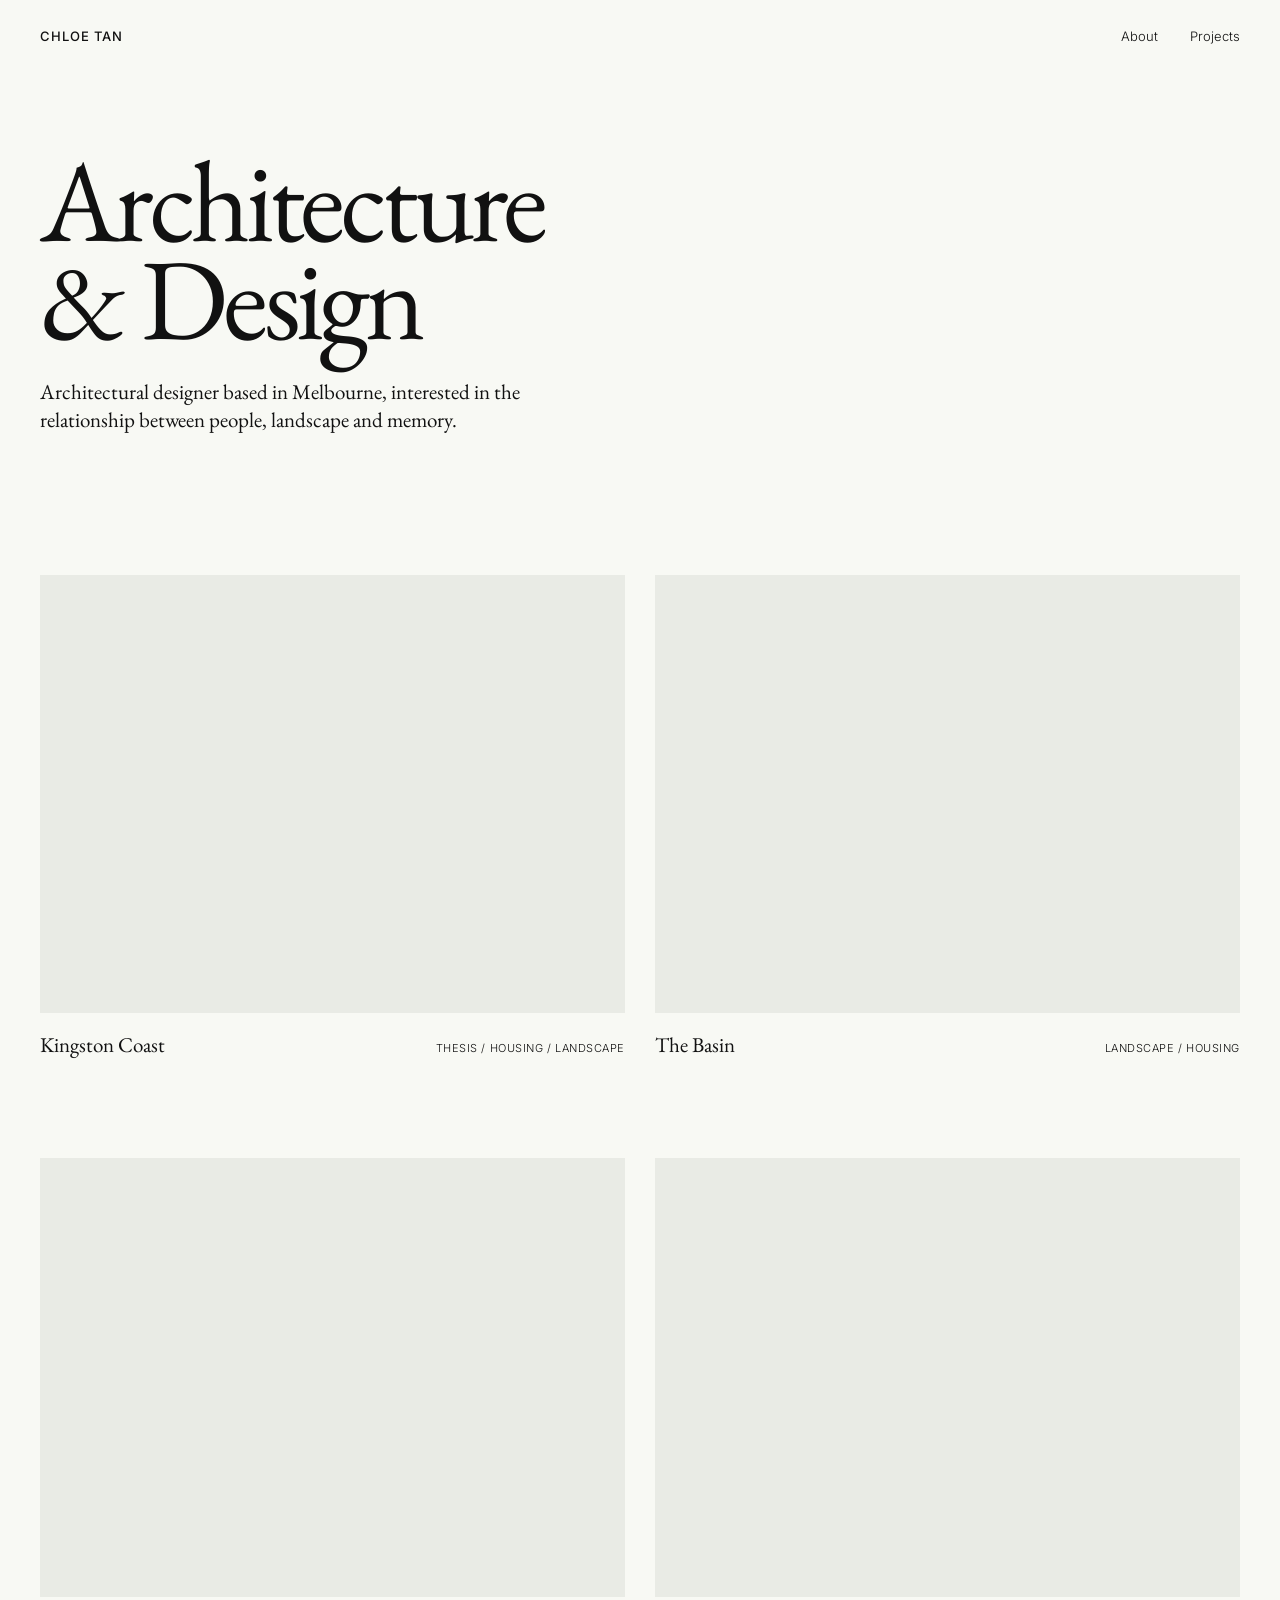
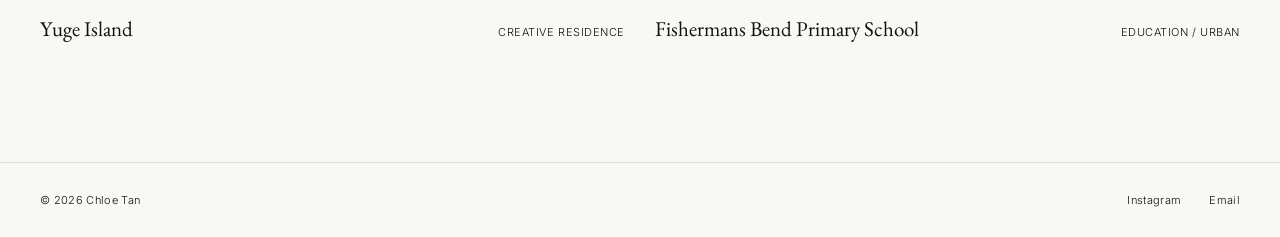
==== commit 3a72ca65: "Update index.html" ====
--- a/index.html
+++ b/index.html
@@ -142,7 +142,21 @@
 
 <footer>
 
-    © 2026 Chloe Tan
+    <div class="footer-left">
+        © 2026 Chloe Tan
+    </div>
+
+    <div class="footer-right">
+
+        <a href="https://www.instagram.com/chloetan.arch/" target="_blank">
+            Instagram
+        </a>
+
+        <a href="mailto:chloejadetan08@gmail.com">
+            Email
+        </a>
+
+    </div>
 
 </footer>
 
--- a/style.css
+++ b/style.css
@@ -1,16 +1,12 @@
-/* =========================================================
-   CHLOE TAN — ARCHITECTURE PORTFOLIO
-   ========================================================= */
-
-
-/* ---------------------------------------------------------
-   RESET
-   --------------------------------------------------------- */
+@import url('https://fonts.googleapis.com/css2?family=EB+Garamond:wght@400;500;600&family=Inter:wght@300;400;500&display=swap');
+
+
+/* =========================
+   GENERAL
+========================= */
 
 * {
     box-sizing: border-box;
-    margin: 0;
-    padding: 0;
 }
 
 html {
@@ -18,36 +14,11 @@
 }
 
 body {
-    font-family: Garamond, "EB Garamond", Georgia, serif;
-    background: #f5f5f3;
-    color: #111;
-    line-height: 1.5;
-}
-
-
-/* ---------------------------------------------------------
-   TYPOGRAPHY
-   --------------------------------------------------------- */
-
-h1,
-h2,
-h3,
-.logo,
-nav,
-.project-title,
-.project-type,
-.section-label {
-    font-family: Arial, Helvetica, sans-serif;
-}
-
-h1,
-h2,
-h3 {
-    font-weight: 400;
-}
-
-p {
-    max-width: 700px;
+    margin: 0;
+    background: #f8f9f4;
+    color: #111111;
+    font-family: 'Inter', sans-serif;
+    font-weight: 300;
 }
 
 a {
@@ -55,38 +26,23 @@
     text-decoration: none;
 }
 
-img {
-    display: block;
-    width: 100%;
-    height: auto;
-}
-
-
-/* ---------------------------------------------------------
+
+/* =========================
    HEADER
-   --------------------------------------------------------- */
+========================= */
 
 header {
     width: 100%;
     padding: 28px 40px;
-
     display: flex;
     justify-content: space-between;
     align-items: center;
-
-    border-bottom: 1px solid #d8d8d5;
-
-    position: sticky;
-    top: 0;
-    z-index: 100;
-
-    background: rgba(245, 245, 243, 0.95);
-    backdrop-filter: blur(8px);
 }
 
 .logo {
-    font-size: 14px;
-    font-weight: 600;
+    font-family: 'Inter', sans-serif;
+    font-size: 13px;
+    font-weight: 500;
     letter-spacing: 0.08em;
 }
 
@@ -96,70 +52,61 @@
 }
 
 nav a {
+    font-family: 'Inter', sans-serif;
     font-size: 13px;
-    letter-spacing: 0.04em;
-    text-transform: uppercase;
+    font-weight: 300;
     transition: opacity 0.2s ease;
 }
 
 nav a:hover {
-    opacity: 0.45;
-}
-
-
-/* ---------------------------------------------------------
+    opacity: 0.5;
+}
+
+
+/* =========================
    MAIN
-   --------------------------------------------------------- */
+========================= */
 
 main {
-    width: 100%;
-}
-
-
-/* ---------------------------------------------------------
-   HOMEPAGE INTRO
-   --------------------------------------------------------- */
+    padding: 80px 40px 120px;
+}
+
+
+/* =========================
+   INTRO
+========================= */
 
 .intro {
-    min-height: 65vh;
-
-    padding: 100px 40px 80px;
-
-    display: flex;
-    flex-direction: column;
-    justify-content: flex-end;
+    max-width: 900px;
+    margin-bottom: 140px;
 }
 
 .intro h1 {
-    font-size: clamp(64px, 10vw, 150px);
+    margin: 0 0 30px;
+    font-family: 'EB Garamond', serif;
+    font-size: clamp(64px, 9vw, 140px);
+    line-height: 0.85;
     font-weight: 400;
-    line-height: 0.9;
-    letter-spacing: -0.055em;
-
-    max-width: 1100px;
+    letter-spacing: -0.04em;
 }
 
 .intro p {
-    margin-top: 50px;
-
-    font-size: 18px;
-    line-height: 1.45;
-
-    max-width: 460px;
-}
-
-
-/* ---------------------------------------------------------
-   PROJECT GRID — HOMEPAGE
-   --------------------------------------------------------- */
+    max-width: 480px;
+    margin: 0;
+    font-family: 'EB Garamond', serif;
+    font-size: 21px;
+    line-height: 1.35;
+}
+
+
+/* =========================
+   PROJECT GRID
+========================= */
 
 .projects {
-    padding: 0 40px 100px;
-
     display: grid;
     grid-template-columns: repeat(2, 1fr);
-
-    gap: 80px 30px;
+    gap: 100px 30px;
 }
 
 .project {
@@ -169,339 +116,167 @@
 .project-image {
     width: 100%;
     aspect-ratio: 4 / 3;
-
-    background: #dcdcd8;
-
+    background: #e9ebe5;
+    margin-bottom: 18px;
     overflow: hidden;
-
-    transition: opacity 0.3s ease;
-}
-
-.project:hover .project-image {
-    opacity: 0.75;
+}
+
+.project-image img {
+    width: 100%;
+    height: 100%;
+    object-fit: cover;
+    display: block;
+    transition: transform 0.5s ease;
+}
+
+.project:hover .project-image img {
+    transform: scale(1.02);
 }
 
 .project-info {
     display: flex;
     justify-content: space-between;
     align-items: baseline;
-
-    padding-top: 15px;
-
-    border-top: 1px solid #111;
-
-    margin-top: 12px;
-
     gap: 20px;
 }
 
 .project-title {
-    font-size: 15px;
+    font-family: 'EB Garamond', serif;
+    font-size: 21px;
 }
 
 .project-type {
-    font-size: 12px;
-    color: #666;
-    text-align: right;
-}
-
-
-/* ---------------------------------------------------------
-   SECTION LABELS
-   --------------------------------------------------------- */
-
-.section-label {
     font-size: 11px;
+    letter-spacing: 0.05em;
     text-transform: uppercase;
-    letter-spacing: 0.12em;
-    color: #666;
-}
-
-
-/* ---------------------------------------------------------
+}
+
+
+/* =========================
    ABOUT PAGE
-   --------------------------------------------------------- */
-
-.about-page {
-    padding-bottom: 120px;
-}
-
-.about-intro {
-    padding: 120px 40px 100px;
-
-    border-bottom: 1px solid #d8d8d5;
-}
-
-.about-intro h1 {
-    margin-top: 60px;
-
-    font-size: clamp(48px, 7vw, 105px);
-    font-weight: 400;
-    line-height: 0.98;
-    letter-spacing: -0.045em;
-
-    max-width: 1050px;
-}
-
-.about-content {
-    padding: 90px 40px;
-
+========================= */
+
+.about {
+    max-width: 1200px;
+    margin: 0 auto;
+}
+
+.about-grid {
     display: grid;
     grid-template-columns: 1fr 1fr;
-
     gap: 80px;
-}
-
-.about-column p {
-    font-size: 17px;
-    line-height: 1.6;
-
-    margin-bottom: 28px;
-
-    max-width: 580px;
-}
-
-.about-statement {
-    padding: 80px 40px;
-
-    border-top: 1px solid #d8d8d5;
-    border-bottom: 1px solid #d8d8d5;
-}
-
-.about-statement p {
-    font-size: clamp(28px, 4vw, 55px);
-    line-height: 1.05;
-    letter-spacing: -0.025em;
-
+    align-items: start;
+}
+
+.about-image img {
+    width: 100%;
+    display: block;
+}
+
+.about-text h1 {
+    margin: 0 0 40px;
+    font-family: 'EB Garamond', serif;
+    font-size: clamp(60px, 8vw, 120px);
+    line-height: 0.85;
+    font-weight: 400;
+    letter-spacing: -0.04em;
+}
+
+.about-text p {
+    max-width: 560px;
+    margin: 0 0 24px;
+    font-family: 'EB Garamond', serif;
+    font-size: 20px;
+    line-height: 1.45;
+}
+
+
+/* =========================
+   PROJECT PAGE
+========================= */
+
+.project-page {
+    padding-top: 60px;
+}
+
+.project-hero {
+    max-width: 1000px;
+    margin: 0 auto 100px;
+}
+
+.section-label {
+    margin-bottom: 25px;
+    font-family: 'Inter', sans-serif;
+    font-size: 10px;
+    font-weight: 400;
+    letter-spacing: 0.12em;
+    text-transform: uppercase;
+}
+
+.project-hero h1 {
     max-width: 900px;
-}
-
-
-/* ---------------------------------------------------------
-   PROJECTS PAGE
-   --------------------------------------------------------- */
-
-.projects-page {
-    padding-bottom: 120px;
-}
-
-.projects-intro {
-    padding: 120px 40px 100px;
-
-    border-bottom: 1px solid #d8d8d5;
-}
-
-.projects-intro h1 {
-    margin-top: 60px;
-
-    font-size: clamp(60px, 8vw, 120px);
+    margin: 0;
+    font-family: 'EB Garamond', serif;
+    font-size: clamp(55px, 8vw, 120px);
+    line-height: 0.9;
     font-weight: 400;
-    line-height: 0.92;
-    letter-spacing: -0.05em;
-
-    max-width: 1000px;
-}
-
-.project-category {
-    padding: 80px 40px 0;
-}
-
-.category-header {
-    display: flex;
-    justify-content: space-between;
-    align-items: baseline;
-
-    padding-bottom: 15px;
-
-    border-bottom: 1px solid #111;
-
-    margin-bottom: 30px;
-}
-
-.category-header h2 {
-    font-size: 13px;
-    font-weight: 500;
-    text-transform: uppercase;
-    letter-spacing: 0.08em;
-}
-
-.category-header span {
-    font-size: 11px;
-    color: #666;
-}
-
-.project-list-item {
-    display: grid;
-    grid-template-columns: 2fr 1fr;
-
-    gap: 30px;
-
-    padding-bottom: 60px;
-    margin-bottom: 60px;
-
-    border-bottom: 1px solid #d8d8d5;
-}
-
-.project-list-image {
-    aspect-ratio: 16 / 10;
-
-    background: #dcdcd8;
-
-    overflow: hidden;
-
-    transition: opacity 0.3s ease;
-}
-
-.project-list-item:hover .project-list-image {
-    opacity: 0.7;
-}
-
-.project-list-info {
-    padding-top: 5px;
-}
-
-.project-list-info h3 {
-    font-size: 28px;
-    font-weight: 400;
-    line-height: 1.05;
-    letter-spacing: -0.025em;
-
-    margin-bottom: 12px;
-}
-
-.project-list-info p {
-    font-size: 16px;
-    color: #666;
-}
-
-
-/* ---------------------------------------------------------
-   INDIVIDUAL PROJECT PAGE
-   --------------------------------------------------------- */
-
-.project-page {
-    padding-bottom: 150px;
-}
-
-.project-hero {
-    padding: 110px 40px 90px;
-
-    border-bottom: 1px solid #d8d8d5;
-}
-
-.project-hero h1 {
-    margin-top: 50px;
-
-    font-size: clamp(60px, 9vw, 140px);
-    font-weight: 400;
-    line-height: 0.88;
-    letter-spacing: -0.055em;
-
+    letter-spacing: -0.04em;
+}
+
+.project-location {
+    margin-top: 30px;
+    font-family: 'EB Garamond', serif;
+    font-size: 19px;
+}
+
+.project-hero-image {
+    width: 100%;
+    margin-bottom: 140px;
+}
+
+.project-hero-image img {
+    width: 100%;
+    display: block;
+}
+
+
+/* =========================
+   PROJECT SECTIONS
+========================= */
+
+.project-section {
     max-width: 1200px;
-}
-
-.project-hero h2 {
-    margin-top: 20px;
-
-    font-size: clamp(25px, 3vw, 45px);
-    font-weight: 400;
-    line-height: 1;
-
-    color: #555;
-}
-
-.project-location {
-    margin-top: 50px;
-
-    font-size: 16px;
-    color: #666;
-}
-
-
-/* ---------------------------------------------------------
-   PROJECT HERO IMAGE
-   --------------------------------------------------------- */
-
-.project-hero-image {
-    width: 100%;
-    aspect-ratio: 16 / 9;
-
-    background: #dcdcd8;
-}
-
-
-/* ---------------------------------------------------------
-   PROJECT TEXT SECTIONS
-   --------------------------------------------------------- */
-
-.project-section {
-    padding: 110px 40px;
-
+    margin: 0 auto 140px;
     display: grid;
     grid-template-columns: 1fr 2fr;
-
-    gap: 80px;
-
-    border-bottom: 1px solid #d8d8d5;
-}
-
-.project-section-title {
-    padding-top: 5px;
+    gap: 60px;
+}
+
+.project-section-text {
+    max-width: 750px;
 }
 
 .project-section-text p {
-    font-size: 17px;
-    line-height: 1.6;
-
-    margin-bottom: 28px;
-
-    max-width: 760px;
-}
-
-.project-section-text p:last-child {
-    margin-bottom: 0;
-}
-
-
-/* ---------------------------------------------------------
-   RESEARCH QUESTION
-   --------------------------------------------------------- */
-
-.research-question {
-    background: #eaeae6;
-}
-
-.large-text {
-    font-size: clamp(28px, 4vw, 52px) !important;
-    line-height: 1.12 !important;
-    letter-spacing: -0.025em;
-
-    max-width: 950px !important;
-}
-
-
-/* ---------------------------------------------------------
-   IMAGE PLACEHOLDERS
-   --------------------------------------------------------- */
-
-.image-placeholder {
-    width: 100%;
-
-    background: #dcdcd8;
-
-    aspect-ratio: 4 / 3;
-}
-
-
-/* ---------------------------------------------------------
+    margin: 0 0 28px;
+    font-family: 'EB Garamond', serif;
+    font-size: 20px;
+    line-height: 1.45;
+}
+
+.project-section-text .large-text {
+    font-size: 30px;
+    line-height: 1.2;
+}
+
+
+/* =========================
    IMAGE GRIDS
-   --------------------------------------------------------- */
+========================= */
 
 .image-grid {
-    padding: 0 40px;
-
+    max-width: 1400px;
+    margin: 0 auto 140px;
     display: grid;
-
     gap: 20px;
 }
 
@@ -517,230 +292,119 @@
     grid-template-columns: 1fr;
 }
 
-.image-grid.full-width .image-placeholder {
-    aspect-ratio: 16 / 9;
-}
-
-
-/* ---------------------------------------------------------
+.image-placeholder {
+    min-height: 400px;
+    background: #e9ebe5;
+    display: flex;
+    align-items: center;
+    justify-content: center;
+    font-size: 10px;
+    letter-spacing: 0.1em;
+}
+
+.image-placeholder img {
+    width: 100%;
+    height: 100%;
+    object-fit: cover;
+}
+
+
+/* =========================
    PROJECT END
-   --------------------------------------------------------- */
+========================= */
 
 .project-end {
-    padding: 150px 40px;
-
-    text-align: center;
-
-    border-top: 1px solid #d8d8d5;
-}
-
-.project-end p:first-child {
-    font-size: clamp(40px, 6vw, 90px);
-    line-height: 0.95;
-    letter-spacing: -0.045em;
-}
-
-.project-end p:last-child {
-    margin-top: 15px;
-
-    font-size: 18px;
-    color: #666;
-}
-
-
-/* ---------------------------------------------------------
+    max-width: 1200px;
+    margin: 180px auto 80px;
+    display: flex;
+    justify-content: space-between;
+    font-family: 'EB Garamond', serif;
+    font-size: 20px;
+}
+
+
+/* =========================
    FOOTER
-   --------------------------------------------------------- */
+========================= */
 
 footer {
+    width: 100%;
     padding: 30px 40px;
-
-    border-top: 1px solid #d8d8d5;
-
-    font-size: 14px;
-    color: #666;
-
+    display: flex;
+    justify-content: space-between;
+    align-items: center;
+    border-top: 1px solid #dfe1db;
+    font-size: 11px;
     letter-spacing: 0.03em;
 }
 
-
-/* ---------------------------------------------------------
-   HOVER EFFECTS
-   --------------------------------------------------------- */
-
-.project-list-item,
-.project {
-    cursor: pointer;
-}
-
-.project-list-item h3 {
+.footer-left {
+    display: block;
+}
+
+.footer-right {
+    display: flex;
+    gap: 28px;
+}
+
+.footer-right a {
     transition: opacity 0.2s ease;
 }
 
-.project-list-item:hover h3 {
+.footer-right a:hover {
     opacity: 0.5;
 }
 
 
-/* ---------------------------------------------------------
+/* =========================
    MOBILE
-   --------------------------------------------------------- */
+========================= */
 
 @media (max-width: 700px) {
 
     header {
-        padding: 20px;
+        padding: 22px 20px;
     }
 
     nav {
         gap: 18px;
     }
 
-    nav a {
-        font-size: 11px;
-    }
-
-
-    /* Homepage */
+    main {
+        padding: 60px 20px 80px;
+    }
 
     .intro {
-        min-height: 70vh;
-        padding: 70px 20px 60px;
+        margin-bottom: 90px;
     }
 
     .intro h1 {
-        font-size: clamp(52px, 16vw, 90px);
-    }
-
-    .intro p {
-        margin-top: 35px;
-        font-size: 16px;
-    }
-
+        font-size: 65px;
+    }
 
     .projects {
-        padding: 0 20px 70px;
-
         grid-template-columns: 1fr;
-
-        gap: 55px;
+        gap: 70px;
     }
 
     .project-info {
-        flex-direction: column;
-        gap: 5px;
+        display: block;
     }
 
     .project-type {
-        text-align: left;
-    }
-
-
-    /* About */
-
-    .about-intro {
-        padding: 80px 20px 70px;
-    }
-
-    .about-intro h1 {
-        margin-top: 40px;
-        font-size: clamp(45px, 13vw, 75px);
-    }
-
-    .about-content {
-        padding: 60px 20px;
-
+        display: block;
+        margin-top: 6px;
+    }
+
+    .about-grid {
         grid-template-columns: 1fr;
-
-        gap: 20px;
-    }
-
-    .about-column p {
-        font-size: 16px;
-    }
-
-    .about-statement {
-        padding: 60px 20px;
-    }
-
-
-    /* Projects */
-
-    .projects-intro {
-        padding: 80px 20px 70px;
-    }
-
-    .projects-intro h1 {
-        margin-top: 40px;
-        font-size: clamp(52px, 14vw, 80px);
-    }
-
-    .project-category {
-        padding: 60px 20px 0;
-    }
-
-    .project-list-item {
+        gap: 50px;
+    }
+
+    .project-section {
         grid-template-columns: 1fr;
-
-        gap: 20px;
-
-        padding-bottom: 40px;
-        margin-bottom: 40px;
-    }
-
-    .project-list-info h3 {
-        font-size: 24px;
-    }
-
-
-    /* Individual project */
-
-    .project-hero {
-        padding: 80px 20px 60px;
-    }
-
-    .project-hero h1 {
-        margin-top: 40px;
-
-        font-size: clamp(52px, 14vw, 90px);
-    }
-
-    .project-hero h2 {
-        font-size: 26px;
-    }
-
-    .project-location {
-        margin-top: 35px;
-    }
-
-    .project-hero-image {
-        aspect-ratio: 4 / 3;
-    }
-
-
-    .project-section {
-        padding: 70px 20px;
-
-        grid-template-columns: 1fr;
-
         gap: 30px;
-    }
-
-    .project-section-text p {
-        font-size: 16px;
-    }
-
-    .large-text {
-        font-size: 28px !important;
-    }
-
-
-    /* Images */
-
-    .image-grid {
-        padding: 0 20px;
-
-        gap: 10px;
+        margin-bottom: 90px;
     }
 
     .image-grid.two-column,
@@ -748,15 +412,18 @@
         grid-template-columns: 1fr;
     }
 
-    .image-placeholder {
-        aspect-ratio: 4 / 3;
-    }
-
-
-    /* Footer */
+    .project-end {
+        display: block;
+        margin-top: 100px;
+    }
 
     footer {
         padding: 25px 20px;
-    }
-
-}
+        align-items: flex-start;
+        gap: 20px;
+    }
+
+    .footer-right {
+        gap: 16px;
+    }
+}
--- a/style.css
+++ b/style.css
@@ -1,16 +1,12 @@
-/* =========================================================
-   CHLOE TAN — ARCHITECTURE PORTFOLIO
-   ========================================================= */
-
-
-/* ---------------------------------------------------------
-   RESET
-   --------------------------------------------------------- */
+@import url('https://fonts.googleapis.com/css2?family=EB+Garamond:wght@400;500;600&family=Inter:wght@300;400;500&display=swap');
+
+
+/* =========================
+   GENERAL
+========================= */
 
 * {
     box-sizing: border-box;
-    margin: 0;
-    padding: 0;
 }
 
 html {
@@ -18,36 +14,11 @@
 }
 
 body {
-    font-family: Garamond, "EB Garamond", Georgia, serif;
-    background: #f5f5f3;
-    color: #111;
-    line-height: 1.5;
-}
-
-
-/* ---------------------------------------------------------
-   TYPOGRAPHY
-   --------------------------------------------------------- */
-
-h1,
-h2,
-h3,
-.logo,
-nav,
-.project-title,
-.project-type,
-.section-label {
-    font-family: Arial, Helvetica, sans-serif;
-}
-
-h1,
-h2,
-h3 {
-    font-weight: 400;
-}
-
-p {
-    max-width: 700px;
+    margin: 0;
+    background: #f8f9f4;
+    color: #111111;
+    font-family: 'Inter', sans-serif;
+    font-weight: 300;
 }
 
 a {
@@ -55,38 +26,23 @@
     text-decoration: none;
 }
 
-img {
-    display: block;
-    width: 100%;
-    height: auto;
-}
-
-
-/* ---------------------------------------------------------
+
+/* =========================
    HEADER
-   --------------------------------------------------------- */
+========================= */
 
 header {
     width: 100%;
     padding: 28px 40px;
-
     display: flex;
     justify-content: space-between;
     align-items: center;
-
-    border-bottom: 1px solid #d8d8d5;
-
-    position: sticky;
-    top: 0;
-    z-index: 100;
-
-    background: rgba(245, 245, 243, 0.95);
-    backdrop-filter: blur(8px);
 }
 
 .logo {
-    font-size: 14px;
-    font-weight: 600;
+    font-family: 'Inter', sans-serif;
+    font-size: 13px;
+    font-weight: 500;
     letter-spacing: 0.08em;
 }
 
@@ -96,70 +52,61 @@
 }
 
 nav a {
+    font-family: 'Inter', sans-serif;
     font-size: 13px;
-    letter-spacing: 0.04em;
-    text-transform: uppercase;
+    font-weight: 300;
     transition: opacity 0.2s ease;
 }
 
 nav a:hover {
-    opacity: 0.45;
-}
-
-
-/* ---------------------------------------------------------
+    opacity: 0.5;
+}
+
+
+/* =========================
    MAIN
-   --------------------------------------------------------- */
+========================= */
 
 main {
-    width: 100%;
-}
-
-
-/* ---------------------------------------------------------
-   HOMEPAGE INTRO
-   --------------------------------------------------------- */
+    padding: 80px 40px 120px;
+}
+
+
+/* =========================
+   INTRO
+========================= */
 
 .intro {
-    min-height: 65vh;
-
-    padding: 100px 40px 80px;
-
-    display: flex;
-    flex-direction: column;
-    justify-content: flex-end;
+    max-width: 900px;
+    margin-bottom: 140px;
 }
 
 .intro h1 {
-    font-size: clamp(64px, 10vw, 150px);
+    margin: 0 0 30px;
+    font-family: 'EB Garamond', serif;
+    font-size: clamp(64px, 9vw, 140px);
+    line-height: 0.85;
     font-weight: 400;
-    line-height: 0.9;
-    letter-spacing: -0.055em;
-
-    max-width: 1100px;
+    letter-spacing: -0.04em;
 }
 
 .intro p {
-    margin-top: 50px;
-
-    font-size: 18px;
-    line-height: 1.45;
-
-    max-width: 460px;
-}
-
-
-/* ---------------------------------------------------------
-   PROJECT GRID — HOMEPAGE
-   --------------------------------------------------------- */
+    max-width: 480px;
+    margin: 0;
+    font-family: 'EB Garamond', serif;
+    font-size: 21px;
+    line-height: 1.35;
+}
+
+
+/* =========================
+   PROJECT GRID
+========================= */
 
 .projects {
-    padding: 0 40px 100px;
-
     display: grid;
     grid-template-columns: repeat(2, 1fr);
-
-    gap: 80px 30px;
+    gap: 100px 30px;
 }
 
 .project {
@@ -169,339 +116,167 @@
 .project-image {
     width: 100%;
     aspect-ratio: 4 / 3;
-
-    background: #dcdcd8;
-
+    background: #e9ebe5;
+    margin-bottom: 18px;
     overflow: hidden;
-
-    transition: opacity 0.3s ease;
-}
-
-.project:hover .project-image {
-    opacity: 0.75;
+}
+
+.project-image img {
+    width: 100%;
+    height: 100%;
+    object-fit: cover;
+    display: block;
+    transition: transform 0.5s ease;
+}
+
+.project:hover .project-image img {
+    transform: scale(1.02);
 }
 
 .project-info {
     display: flex;
     justify-content: space-between;
     align-items: baseline;
-
-    padding-top: 15px;
-
-    border-top: 1px solid #111;
-
-    margin-top: 12px;
-
     gap: 20px;
 }
 
 .project-title {
-    font-size: 15px;
+    font-family: 'EB Garamond', serif;
+    font-size: 21px;
 }
 
 .project-type {
-    font-size: 12px;
-    color: #666;
-    text-align: right;
-}
-
-
-/* ---------------------------------------------------------
-   SECTION LABELS
-   --------------------------------------------------------- */
-
-.section-label {
     font-size: 11px;
+    letter-spacing: 0.05em;
     text-transform: uppercase;
-    letter-spacing: 0.12em;
-    color: #666;
-}
-
-
-/* ---------------------------------------------------------
+}
+
+
+/* =========================
    ABOUT PAGE
-   --------------------------------------------------------- */
-
-.about-page {
-    padding-bottom: 120px;
-}
-
-.about-intro {
-    padding: 120px 40px 100px;
-
-    border-bottom: 1px solid #d8d8d5;
-}
-
-.about-intro h1 {
-    margin-top: 60px;
-
-    font-size: clamp(48px, 7vw, 105px);
-    font-weight: 400;
-    line-height: 0.98;
-    letter-spacing: -0.045em;
-
-    max-width: 1050px;
-}
-
-.about-content {
-    padding: 90px 40px;
-
+========================= */
+
+.about {
+    max-width: 1200px;
+    margin: 0 auto;
+}
+
+.about-grid {
     display: grid;
     grid-template-columns: 1fr 1fr;
-
     gap: 80px;
-}
-
-.about-column p {
-    font-size: 17px;
-    line-height: 1.6;
-
-    margin-bottom: 28px;
-
-    max-width: 580px;
-}
-
-.about-statement {
-    padding: 80px 40px;
-
-    border-top: 1px solid #d8d8d5;
-    border-bottom: 1px solid #d8d8d5;
-}
-
-.about-statement p {
-    font-size: clamp(28px, 4vw, 55px);
-    line-height: 1.05;
-    letter-spacing: -0.025em;
-
+    align-items: start;
+}
+
+.about-image img {
+    width: 100%;
+    display: block;
+}
+
+.about-text h1 {
+    margin: 0 0 40px;
+    font-family: 'EB Garamond', serif;
+    font-size: clamp(60px, 8vw, 120px);
+    line-height: 0.85;
+    font-weight: 400;
+    letter-spacing: -0.04em;
+}
+
+.about-text p {
+    max-width: 560px;
+    margin: 0 0 24px;
+    font-family: 'EB Garamond', serif;
+    font-size: 20px;
+    line-height: 1.45;
+}
+
+
+/* =========================
+   PROJECT PAGE
+========================= */
+
+.project-page {
+    padding-top: 60px;
+}
+
+.project-hero {
+    max-width: 1000px;
+    margin: 0 auto 100px;
+}
+
+.section-label {
+    margin-bottom: 25px;
+    font-family: 'Inter', sans-serif;
+    font-size: 10px;
+    font-weight: 400;
+    letter-spacing: 0.12em;
+    text-transform: uppercase;
+}
+
+.project-hero h1 {
     max-width: 900px;
-}
-
-
-/* ---------------------------------------------------------
-   PROJECTS PAGE
-   --------------------------------------------------------- */
-
-.projects-page {
-    padding-bottom: 120px;
-}
-
-.projects-intro {
-    padding: 120px 40px 100px;
-
-    border-bottom: 1px solid #d8d8d5;
-}
-
-.projects-intro h1 {
-    margin-top: 60px;
-
-    font-size: clamp(60px, 8vw, 120px);
+    margin: 0;
+    font-family: 'EB Garamond', serif;
+    font-size: clamp(55px, 8vw, 120px);
+    line-height: 0.9;
     font-weight: 400;
-    line-height: 0.92;
-    letter-spacing: -0.05em;
-
-    max-width: 1000px;
-}
-
-.project-category {
-    padding: 80px 40px 0;
-}
-
-.category-header {
-    display: flex;
-    justify-content: space-between;
-    align-items: baseline;
-
-    padding-bottom: 15px;
-
-    border-bottom: 1px solid #111;
-
-    margin-bottom: 30px;
-}
-
-.category-header h2 {
-    font-size: 13px;
-    font-weight: 500;
-    text-transform: uppercase;
-    letter-spacing: 0.08em;
-}
-
-.category-header span {
-    font-size: 11px;
-    color: #666;
-}
-
-.project-list-item {
-    display: grid;
-    grid-template-columns: 2fr 1fr;
-
-    gap: 30px;
-
-    padding-bottom: 60px;
-    margin-bottom: 60px;
-
-    border-bottom: 1px solid #d8d8d5;
-}
-
-.project-list-image {
-    aspect-ratio: 16 / 10;
-
-    background: #dcdcd8;
-
-    overflow: hidden;
-
-    transition: opacity 0.3s ease;
-}
-
-.project-list-item:hover .project-list-image {
-    opacity: 0.7;
-}
-
-.project-list-info {
-    padding-top: 5px;
-}
-
-.project-list-info h3 {
-    font-size: 28px;
-    font-weight: 400;
-    line-height: 1.05;
-    letter-spacing: -0.025em;
-
-    margin-bottom: 12px;
-}
-
-.project-list-info p {
-    font-size: 16px;
-    color: #666;
-}
-
-
-/* ---------------------------------------------------------
-   INDIVIDUAL PROJECT PAGE
-   --------------------------------------------------------- */
-
-.project-page {
-    padding-bottom: 150px;
-}
-
-.project-hero {
-    padding: 110px 40px 90px;
-
-    border-bottom: 1px solid #d8d8d5;
-}
-
-.project-hero h1 {
-    margin-top: 50px;
-
-    font-size: clamp(60px, 9vw, 140px);
-    font-weight: 400;
-    line-height: 0.88;
-    letter-spacing: -0.055em;
-
+    letter-spacing: -0.04em;
+}
+
+.project-location {
+    margin-top: 30px;
+    font-family: 'EB Garamond', serif;
+    font-size: 19px;
+}
+
+.project-hero-image {
+    width: 100%;
+    margin-bottom: 140px;
+}
+
+.project-hero-image img {
+    width: 100%;
+    display: block;
+}
+
+
+/* =========================
+   PROJECT SECTIONS
+========================= */
+
+.project-section {
     max-width: 1200px;
-}
-
-.project-hero h2 {
-    margin-top: 20px;
-
-    font-size: clamp(25px, 3vw, 45px);
-    font-weight: 400;
-    line-height: 1;
-
-    color: #555;
-}
-
-.project-location {
-    margin-top: 50px;
-
-    font-size: 16px;
-    color: #666;
-}
-
-
-/* ---------------------------------------------------------
-   PROJECT HERO IMAGE
-   --------------------------------------------------------- */
-
-.project-hero-image {
-    width: 100%;
-    aspect-ratio: 16 / 9;
-
-    background: #dcdcd8;
-}
-
-
-/* ---------------------------------------------------------
-   PROJECT TEXT SECTIONS
-   --------------------------------------------------------- */
-
-.project-section {
-    padding: 110px 40px;
-
+    margin: 0 auto 140px;
     display: grid;
     grid-template-columns: 1fr 2fr;
-
-    gap: 80px;
-
-    border-bottom: 1px solid #d8d8d5;
-}
-
-.project-section-title {
-    padding-top: 5px;
+    gap: 60px;
+}
+
+.project-section-text {
+    max-width: 750px;
 }
 
 .project-section-text p {
-    font-size: 17px;
-    line-height: 1.6;
-
-    margin-bottom: 28px;
-
-    max-width: 760px;
-}
-
-.project-section-text p:last-child {
-    margin-bottom: 0;
-}
-
-
-/* ---------------------------------------------------------
-   RESEARCH QUESTION
-   --------------------------------------------------------- */
-
-.research-question {
-    background: #eaeae6;
-}
-
-.large-text {
-    font-size: clamp(28px, 4vw, 52px) !important;
-    line-height: 1.12 !important;
-    letter-spacing: -0.025em;
-
-    max-width: 950px !important;
-}
-
-
-/* ---------------------------------------------------------
-   IMAGE PLACEHOLDERS
-   --------------------------------------------------------- */
-
-.image-placeholder {
-    width: 100%;
-
-    background: #dcdcd8;
-
-    aspect-ratio: 4 / 3;
-}
-
-
-/* ---------------------------------------------------------
+    margin: 0 0 28px;
+    font-family: 'EB Garamond', serif;
+    font-size: 20px;
+    line-height: 1.45;
+}
+
+.project-section-text .large-text {
+    font-size: 30px;
+    line-height: 1.2;
+}
+
+
+/* =========================
    IMAGE GRIDS
-   --------------------------------------------------------- */
+========================= */
 
 .image-grid {
-    padding: 0 40px;
-
+    max-width: 1400px;
+    margin: 0 auto 140px;
     display: grid;
-
     gap: 20px;
 }
 
@@ -517,230 +292,119 @@
     grid-template-columns: 1fr;
 }
 
-.image-grid.full-width .image-placeholder {
-    aspect-ratio: 16 / 9;
-}
-
-
-/* ---------------------------------------------------------
+.image-placeholder {
+    min-height: 400px;
+    background: #e9ebe5;
+    display: flex;
+    align-items: center;
+    justify-content: center;
+    font-size: 10px;
+    letter-spacing: 0.1em;
+}
+
+.image-placeholder img {
+    width: 100%;
+    height: 100%;
+    object-fit: cover;
+}
+
+
+/* =========================
    PROJECT END
-   --------------------------------------------------------- */
+========================= */
 
 .project-end {
-    padding: 150px 40px;
-
-    text-align: center;
-
-    border-top: 1px solid #d8d8d5;
-}
-
-.project-end p:first-child {
-    font-size: clamp(40px, 6vw, 90px);
-    line-height: 0.95;
-    letter-spacing: -0.045em;
-}
-
-.project-end p:last-child {
-    margin-top: 15px;
-
-    font-size: 18px;
-    color: #666;
-}
-
-
-/* ---------------------------------------------------------
+    max-width: 1200px;
+    margin: 180px auto 80px;
+    display: flex;
+    justify-content: space-between;
+    font-family: 'EB Garamond', serif;
+    font-size: 20px;
+}
+
+
+/* =========================
    FOOTER
-   --------------------------------------------------------- */
+========================= */
 
 footer {
+    width: 100%;
     padding: 30px 40px;
-
-    border-top: 1px solid #d8d8d5;
-
-    font-size: 14px;
-    color: #666;
-
+    display: flex;
+    justify-content: space-between;
+    align-items: center;
+    border-top: 1px solid #dfe1db;
+    font-size: 11px;
     letter-spacing: 0.03em;
 }
 
-
-/* ---------------------------------------------------------
-   HOVER EFFECTS
-   --------------------------------------------------------- */
-
-.project-list-item,
-.project {
-    cursor: pointer;
-}
-
-.project-list-item h3 {
+.footer-left {
+    display: block;
+}
+
+.footer-right {
+    display: flex;
+    gap: 28px;
+}
+
+.footer-right a {
     transition: opacity 0.2s ease;
 }
 
-.project-list-item:hover h3 {
+.footer-right a:hover {
     opacity: 0.5;
 }
 
 
-/* ---------------------------------------------------------
+/* =========================
    MOBILE
-   --------------------------------------------------------- */
+========================= */
 
 @media (max-width: 700px) {
 
     header {
-        padding: 20px;
+        padding: 22px 20px;
     }
 
     nav {
         gap: 18px;
     }
 
-    nav a {
-        font-size: 11px;
-    }
-
-
-    /* Homepage */
+    main {
+        padding: 60px 20px 80px;
+    }
 
     .intro {
-        min-height: 70vh;
-        padding: 70px 20px 60px;
+        margin-bottom: 90px;
     }
 
     .intro h1 {
-        font-size: clamp(52px, 16vw, 90px);
-    }
-
-    .intro p {
-        margin-top: 35px;
-        font-size: 16px;
-    }
-
+        font-size: 65px;
+    }
 
     .projects {
-        padding: 0 20px 70px;
-
         grid-template-columns: 1fr;
-
-        gap: 55px;
+        gap: 70px;
     }
 
     .project-info {
-        flex-direction: column;
-        gap: 5px;
+        display: block;
     }
 
     .project-type {
-        text-align: left;
-    }
-
-
-    /* About */
-
-    .about-intro {
-        padding: 80px 20px 70px;
-    }
-
-    .about-intro h1 {
-        margin-top: 40px;
-        font-size: clamp(45px, 13vw, 75px);
-    }
-
-    .about-content {
-        padding: 60px 20px;
-
+        display: block;
+        margin-top: 6px;
+    }
+
+    .about-grid {
         grid-template-columns: 1fr;
-
-        gap: 20px;
-    }
-
-    .about-column p {
-        font-size: 16px;
-    }
-
-    .about-statement {
-        padding: 60px 20px;
-    }
-
-
-    /* Projects */
-
-    .projects-intro {
-        padding: 80px 20px 70px;
-    }
-
-    .projects-intro h1 {
-        margin-top: 40px;
-        font-size: clamp(52px, 14vw, 80px);
-    }
-
-    .project-category {
-        padding: 60px 20px 0;
-    }
-
-    .project-list-item {
+        gap: 50px;
+    }
+
+    .project-section {
         grid-template-columns: 1fr;
-
-        gap: 20px;
-
-        padding-bottom: 40px;
-        margin-bottom: 40px;
-    }
-
-    .project-list-info h3 {
-        font-size: 24px;
-    }
-
-
-    /* Individual project */
-
-    .project-hero {
-        padding: 80px 20px 60px;
-    }
-
-    .project-hero h1 {
-        margin-top: 40px;
-
-        font-size: clamp(52px, 14vw, 90px);
-    }
-
-    .project-hero h2 {
-        font-size: 26px;
-    }
-
-    .project-location {
-        margin-top: 35px;
-    }
-
-    .project-hero-image {
-        aspect-ratio: 4 / 3;
-    }
-
-
-    .project-section {
-        padding: 70px 20px;
-
-        grid-template-columns: 1fr;
-
         gap: 30px;
-    }
-
-    .project-section-text p {
-        font-size: 16px;
-    }
-
-    .large-text {
-        font-size: 28px !important;
-    }
-
-
-    /* Images */
-
-    .image-grid {
-        padding: 0 20px;
-
-        gap: 10px;
+        margin-bottom: 90px;
     }
 
     .image-grid.two-column,
@@ -748,15 +412,18 @@
         grid-template-columns: 1fr;
     }
 
-    .image-placeholder {
-        aspect-ratio: 4 / 3;
-    }
-
-
-    /* Footer */
+    .project-end {
+        display: block;
+        margin-top: 100px;
+    }
 
     footer {
         padding: 25px 20px;
-    }
-
-}
+        align-items: flex-start;
+        gap: 20px;
+    }
+
+    .footer-right {
+        gap: 16px;
+    }
+}
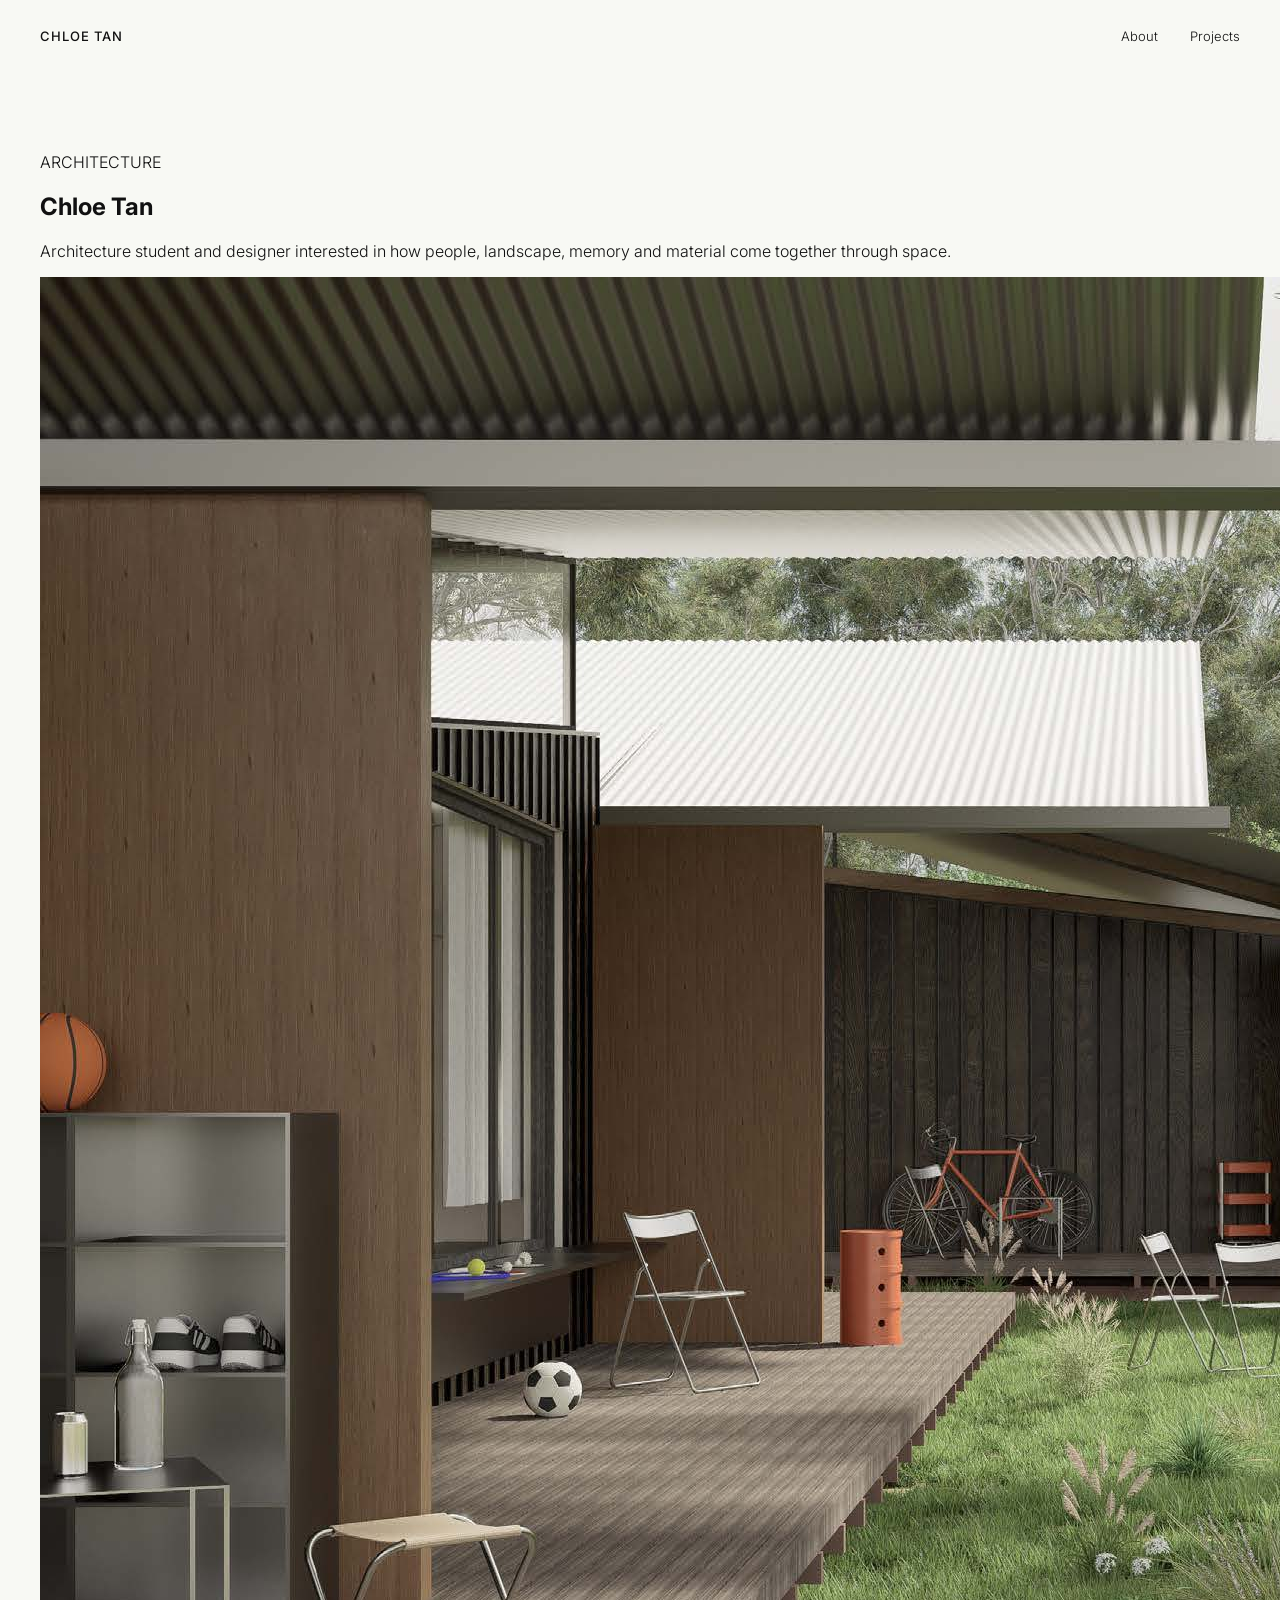
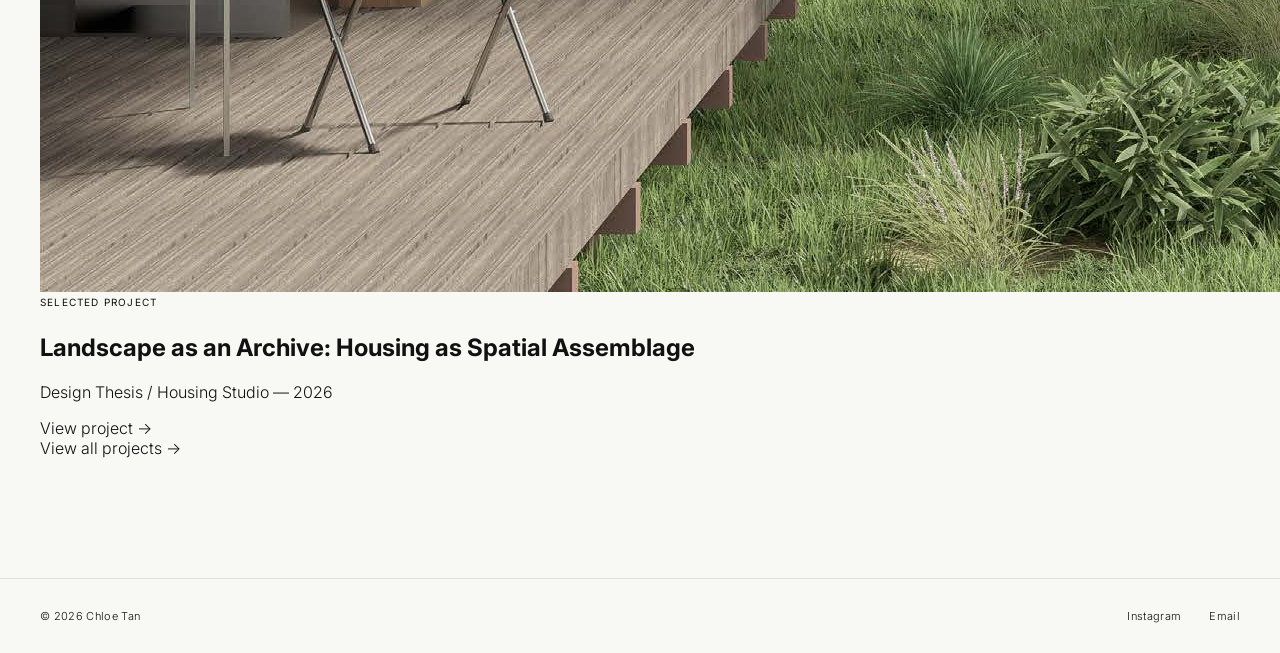
==== commit 99edab71: "Update index.html" ====
--- a/index.html
+++ b/index.html
@@ -6,11 +6,7 @@
     <meta name="viewport" content="width=device-width, initial-scale=1.0">
 
     <title>Chloe Tan — Architecture</title>
-<link rel="preconnect" href="https://fonts.googleapis.com">
-<link rel="preconnect" href="https://fonts.gstatic.com" crossorigin>
-<link href="https://fonts.googleapis.com/css2?family=EB+Garamond:wght@400..800&display=swap" rel="stylesheet">
 
-<link rel="stylesheet" href="style.css">
     <link rel="stylesheet" href="style.css">
 </head>
 
@@ -30,110 +26,70 @@
 </header>
 
 
-<main>
+<main class="home">
 
-    <section class="intro">
+    <section class="home-intro">
+
+        <div class="home-label">
+            ARCHITECTURE
+        </div>
 
         <h1>
-            Architecture<br>
-            &amp; Design
+            Chloe Tan
         </h1>
 
         <p>
-            Architectural designer based in Melbourne,
-            interested in the relationship between people,
-            landscape and memory.
+            Architecture student and designer interested in
+            how people, landscape, memory and material come
+            together through space.
         </p>
 
     </section>
 
 
-    <section class="projects" id="projects">
+    <section class="home-project">
+
+        <div class="home-project-image">
+            <a href="landscape-as-an-archive.html">
+                <img
+                    src="ext. render.jpeg"
+                    alt="Landscape as an Archive — Housing as Spatial Assemblage"
+                >
+            </a>
+        </div>
+
+        <div class="home-project-info">
+
+            <div class="section-label">
+                SELECTED PROJECT
+            </div>
+
+            <h2>
+                <a href="landscape-as-an-archive.html">
+                    Landscape as an Archive:
+                    Housing as Spatial Assemblage
+                </a>
+            </h2>
+
+            <p>
+                Design Thesis / Housing Studio — 2026
+            </p>
+
+            <a href="landscape-as-an-archive.html" class="project-link">
+                View project →
+            </a>
+
+        </div>
+
+    </section>
 
 
-        <a class="project" href="thesis.html">
+    <section class="home-projects-link">
 
-            <div class="project-image">
-                <!-- Thesis image will go here -->
-            </div>
-
-            <div class="project-info">
-
-                <span class="project-title">
-                    Kingston Coast
-                </span>
-
-                <span class="project-type">
-                    Thesis / Housing / Landscape
-                </span>
-
-            </div>
-
+        <a href="projects.html">
+            <span>View all projects</span>
+            <span>→</span>
         </a>
-
-
-        <a class="project" href="the-basin.html">
-
-            <div class="project-image">
-                <!-- The Basin image will go here -->
-            </div>
-
-            <div class="project-info">
-
-                <span class="project-title">
-                    The Basin
-                </span>
-
-                <span class="project-type">
-                    Landscape / Housing
-                </span>
-
-            </div>
-
-        </a>
-
-
-        <a class="project" href="yuge-island.html">
-
-            <div class="project-image">
-                <!-- Yuge Island image will go here -->
-            </div>
-
-            <div class="project-info">
-
-                <span class="project-title">
-                    Yuge Island
-                </span>
-
-                <span class="project-type">
-                    Creative Residence
-                </span>
-
-            </div>
-
-        </a>
-
-
-        <a class="project" href="fishermans-bend.html">
-
-            <div class="project-image">
-                <!-- Fishermans Bend image will go here -->
-            </div>
-
-            <div class="project-info">
-
-                <span class="project-title">
-                    Fishermans Bend Primary School
-                </span>
-
-                <span class="project-type">
-                    Education / Urban
-                </span>
-
-            </div>
-
-        </a>
-
 
     </section>
 
@@ -148,7 +104,11 @@
 
     <div class="footer-right">
 
-        <a href="https://www.instagram.com/chloetan.arch/" target="_blank">
+        <a
+            href="https://www.instagram.com/chloetan.arch/"
+            target="_blank"
+            rel="noopener noreferrer"
+        >
             Instagram
         </a>
 
@@ -161,4 +121,5 @@
 </footer>
 
 </body>
+
 </html>
--- a/style.css
+++ b/style.css
@@ -84,7 +84,7 @@
 .intro h1 {
     margin: 0 0 30px;
     font-family: 'EB Garamond', serif;
-    font-size: clamp(64px, 9vw, 140px);
+    font-size: clamp(55px, 8vw, 120px);
     line-height: 0.85;
     font-weight: 400;
     letter-spacing: -0.04em;
@@ -176,7 +176,7 @@
 .about-text h1 {
     margin: 0 0 40px;
     font-family: 'EB Garamond', serif;
-    font-size: clamp(60px, 8vw, 120px);
+    font-size: clamp(50px, 7vw, 100px);
     line-height: 0.85;
     font-weight: 400;
     letter-spacing: -0.04em;
@@ -217,7 +217,7 @@
     max-width: 900px;
     margin: 0;
     font-family: 'EB Garamond', serif;
-    font-size: clamp(55px, 8vw, 120px);
+    font-size: clamp(48px, 7vw, 105px);
     line-height: 0.9;
     font-weight: 400;
     letter-spacing: -0.04em;
@@ -379,7 +379,7 @@
     }
 
     .intro h1 {
-        font-size: 65px;
+        font-size: 58px;
     }
 
     .projects {
@@ -399,6 +399,10 @@
     .about-grid {
         grid-template-columns: 1fr;
         gap: 50px;
+    }
+
+    .about-text h1 {
+        font-size: 55px;
     }
 
     .project-section {
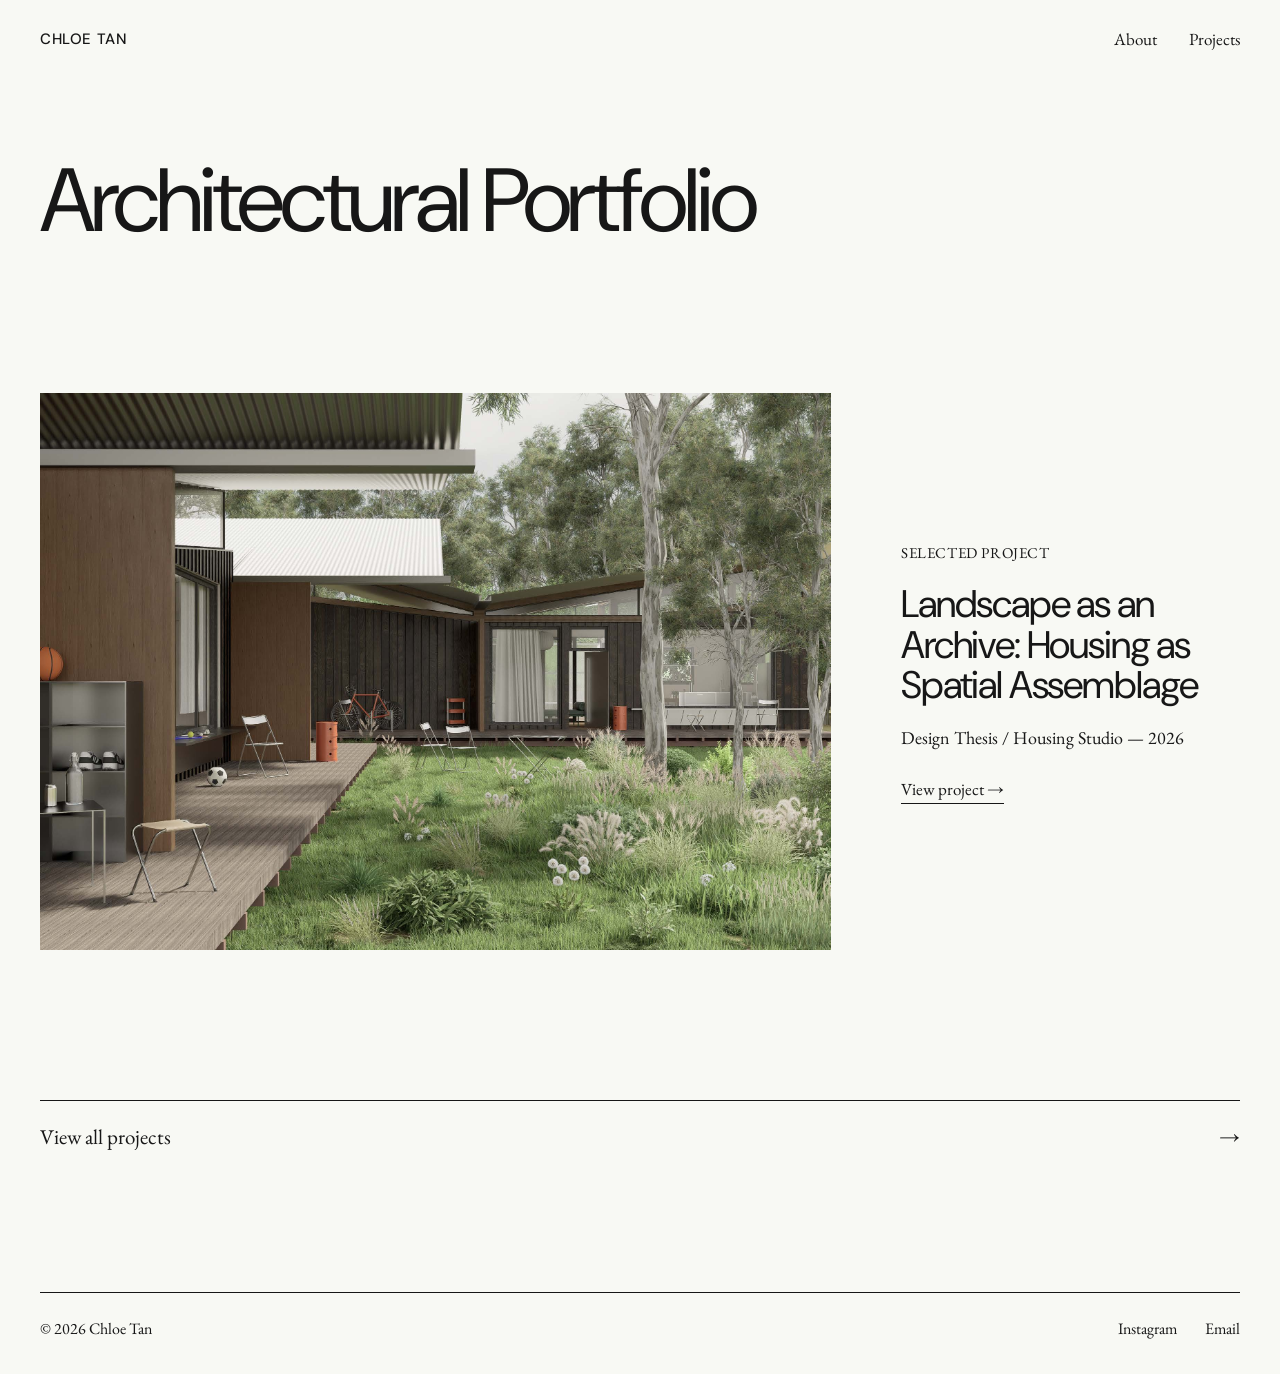
==== commit 4f592f8f: "Update index.html" ====
--- a/index.html
+++ b/index.html
@@ -30,19 +30,9 @@
 
     <section class="home-intro">
 
-        <div class="home-label">
-            ARCHITECTURE
-        </div>
-
         <h1>
-            Chloe Tan
+            Architectural Portfolio
         </h1>
-
-        <p>
-            Architecture student and designer interested in
-            how people, landscape, memory and material come
-            together through space.
-        </p>
 
     </section>
 
--- a/style.css
+++ b/style.css
@@ -1,4 +1,4 @@
-@import url('https://fonts.googleapis.com/css2?family=EB+Garamond:wght@400;500;600&family=Inter:wght@300;400;500&display=swap');
+@import url('https://fonts.googleapis.com/css2?family=DM+Sans:wght@400;500&family=EB+Garamond:ital,wght@0,400;0,500;1,400&display=swap');
 
 
 /* =========================
@@ -15,15 +15,21 @@
 
 body {
     margin: 0;
+    padding: 0;
     background: #f8f9f4;
-    color: #111111;
-    font-family: 'Inter', sans-serif;
-    font-weight: 300;
+    color: #171717;
+    font-family: "DM Sans", sans-serif;
+    font-weight: 400;
 }
 
 a {
     color: inherit;
     text-decoration: none;
+}
+
+img {
+    display: block;
+    max-width: 100%;
 }
 
 
@@ -40,10 +46,10 @@
 }
 
 .logo {
-    font-family: 'Inter', sans-serif;
-    font-size: 13px;
+    font-family: "DM Sans", sans-serif;
+    font-size: 15px;
     font-weight: 500;
-    letter-spacing: 0.08em;
+    letter-spacing: 0.04em;
 }
 
 nav {
@@ -52,9 +58,8 @@
 }
 
 nav a {
-    font-family: 'Inter', sans-serif;
-    font-size: 13px;
-    font-weight: 300;
+    font-family: "EB Garamond", serif;
+    font-size: 17px;
     transition: opacity 0.2s ease;
 }
 
@@ -64,282 +69,290 @@
 
 
 /* =========================
-   MAIN
-========================= */
-
-main {
+   HOME
+========================= */
+
+.home {
     padding: 80px 40px 120px;
 }
 
-
-/* =========================
-   INTRO
-========================= */
-
-.intro {
-    max-width: 900px;
-    margin-bottom: 140px;
-}
-
-.intro h1 {
+.home-intro {
+    max-width: 760px;
+    margin-bottom: 150px;
+}
+
+.home-label,
+.section-label {
+    font-family: "EB Garamond", serif;
+    font-size: 15px;
+    letter-spacing: 0.04em;
+    margin-bottom: 22px;
+}
+
+.home-intro h1 {
     margin: 0 0 30px;
-    font-family: 'EB Garamond', serif;
-    font-size: clamp(55px, 8vw, 120px);
-    line-height: 0.85;
-    font-weight: 400;
-    letter-spacing: -0.04em;
-}
-
-.intro p {
-    max-width: 480px;
+    font-family: "DM Sans", sans-serif;
+    font-size: clamp(48px, 7vw, 92px);
+    font-weight: 400;
+    line-height: 0.95;
+    letter-spacing: -0.045em;
+}
+
+.home-intro p {
+    max-width: 520px;
     margin: 0;
-    font-family: 'EB Garamond', serif;
-    font-size: 21px;
+    font-family: "EB Garamond", serif;
+    font-size: 22px;
     line-height: 1.35;
 }
 
 
 /* =========================
-   PROJECT GRID
-========================= */
-
-.projects {
+   FEATURED PROJECT
+========================= */
+
+.home-project {
     display: grid;
-    grid-template-columns: repeat(2, 1fr);
-    gap: 100px 30px;
-}
-
-.project {
+    grid-template-columns: minmax(0, 1.4fr) minmax(260px, 0.6fr);
+    gap: 70px;
+    align-items: center;
+    max-width: 1300px;
+}
+
+.home-project-image {
+    width: 100%;
+    max-width: 850px;
+}
+
+.home-project-image a {
     display: block;
 }
 
-.project-image {
+.home-project-image img {
     width: 100%;
-    aspect-ratio: 4 / 3;
-    background: #e9ebe5;
-    margin-bottom: 18px;
-    overflow: hidden;
-}
-
-.project-image img {
-    width: 100%;
-    height: 100%;
+    height: auto;
+    max-height: 650px;
     object-fit: cover;
-    display: block;
-    transition: transform 0.5s ease;
-}
-
-.project:hover .project-image img {
-    transform: scale(1.02);
-}
-
-.project-info {
-    display: flex;
-    justify-content: space-between;
-    align-items: baseline;
-    gap: 20px;
-}
-
-.project-title {
-    font-family: 'EB Garamond', serif;
-    font-size: 21px;
-}
-
-.project-type {
-    font-size: 11px;
-    letter-spacing: 0.05em;
-    text-transform: uppercase;
-}
-
-
-/* =========================
-   ABOUT PAGE
-========================= */
-
-.about {
-    max-width: 1200px;
-    margin: 0 auto;
-}
-
-.about-grid {
-    display: grid;
-    grid-template-columns: 1fr 1fr;
-    gap: 80px;
-    align-items: start;
-}
-
-.about-image img {
-    width: 100%;
-    display: block;
-}
-
-.about-text h1 {
-    margin: 0 0 40px;
-    font-family: 'EB Garamond', serif;
-    font-size: clamp(50px, 7vw, 100px);
-    line-height: 0.85;
-    font-weight: 400;
-    letter-spacing: -0.04em;
-}
-
-.about-text p {
-    max-width: 560px;
-    margin: 0 0 24px;
-    font-family: 'EB Garamond', serif;
-    font-size: 20px;
-    line-height: 1.45;
-}
-
-
-/* =========================
-   PROJECT PAGE
-========================= */
-
-.project-page {
-    padding-top: 60px;
-}
-
-.project-hero {
-    max-width: 1000px;
-    margin: 0 auto 100px;
-}
-
-.section-label {
-    margin-bottom: 25px;
-    font-family: 'Inter', sans-serif;
-    font-size: 10px;
-    font-weight: 400;
-    letter-spacing: 0.12em;
-    text-transform: uppercase;
-}
-
-.project-hero h1 {
-    max-width: 900px;
-    margin: 0;
-    font-family: 'EB Garamond', serif;
-    font-size: clamp(48px, 7vw, 105px);
-    line-height: 0.9;
-    font-weight: 400;
-    letter-spacing: -0.04em;
-}
-
-.project-location {
-    margin-top: 30px;
-    font-family: 'EB Garamond', serif;
-    font-size: 19px;
-}
-
-.project-hero-image {
-    width: 100%;
-    margin-bottom: 140px;
-}
-
-.project-hero-image img {
-    width: 100%;
-    display: block;
-}
-
-
-/* =========================
-   PROJECT SECTIONS
-========================= */
-
-.project-section {
-    max-width: 1200px;
-    margin: 0 auto 140px;
-    display: grid;
-    grid-template-columns: 1fr 2fr;
-    gap: 60px;
-}
-
-.project-section-text {
-    max-width: 750px;
-}
-
-.project-section-text p {
+}
+
+.home-project-info {
+    max-width: 360px;
+}
+
+.home-project-info h2 {
+    margin: 0 0 20px;
+    font-family: "DM Sans", sans-serif;
+    font-size: clamp(28px, 3vw, 44px);
+    font-weight: 400;
+    line-height: 1.05;
+    letter-spacing: -0.03em;
+}
+
+.home-project-info p {
     margin: 0 0 28px;
-    font-family: 'EB Garamond', serif;
-    font-size: 20px;
-    line-height: 1.45;
-}
-
-.project-section-text .large-text {
-    font-size: 30px;
-    line-height: 1.2;
-}
-
-
-/* =========================
-   IMAGE GRIDS
-========================= */
-
-.image-grid {
-    max-width: 1400px;
-    margin: 0 auto 140px;
-    display: grid;
-    gap: 20px;
-}
-
-.image-grid.two-column {
-    grid-template-columns: repeat(2, 1fr);
-}
-
-.image-grid.three-column {
-    grid-template-columns: repeat(3, 1fr);
-}
-
-.image-grid.full-width {
-    grid-template-columns: 1fr;
-}
-
-.image-placeholder {
-    min-height: 400px;
-    background: #e9ebe5;
-    display: flex;
-    align-items: center;
-    justify-content: center;
-    font-size: 10px;
-    letter-spacing: 0.1em;
-}
-
-.image-placeholder img {
-    width: 100%;
-    height: 100%;
-    object-fit: cover;
-}
-
-
-/* =========================
-   PROJECT END
-========================= */
-
-.project-end {
-    max-width: 1200px;
-    margin: 180px auto 80px;
-    display: flex;
-    justify-content: space-between;
-    font-family: 'EB Garamond', serif;
-    font-size: 20px;
-}
-
-
-/* =========================
-   FOOTER
-========================= */
-
-footer {
-    width: 100%;
-    padding: 30px 40px;
+    font-family: "EB Garamond", serif;
+    font-size: 18px;
+    line-height: 1.4;
+}
+
+.project-link {
+    font-family: "EB Garamond", serif;
+    font-size: 17px;
+    border-bottom: 1px solid #171717;
+    padding-bottom: 3px;
+}
+
+.project-link:hover {
+    opacity: 0.5;
+}
+
+
+/* =========================
+   VIEW ALL PROJECTS
+========================= */
+
+.home-projects-link {
+    margin-top: 150px;
+    border-top: 1px solid #171717;
+}
+
+.home-projects-link a {
+    padding: 22px 0;
     display: flex;
     justify-content: space-between;
     align-items: center;
-    border-top: 1px solid #dfe1db;
-    font-size: 11px;
-    letter-spacing: 0.03em;
-}
-
-.footer-left {
-    display: block;
+    font-family: "EB Garamond", serif;
+    font-size: 21px;
+}
+
+.home-projects-link a:hover {
+    opacity: 0.5;
+}
+
+
+/* =========================
+   PROJECTS PAGE
+========================= */
+
+.projects-page {
+    padding: 80px 40px 120px;
+}
+
+.projects-intro {
+    max-width: 900px;
+    margin-bottom: 120px;
+}
+
+.projects-intro h1 {
+    margin: 0;
+    font-size: clamp(48px, 7vw, 90px);
+    font-weight: 400;
+    line-height: 0.95;
+    letter-spacing: -0.045em;
+}
+
+.project-list {
+    border-top: 1px solid #171717;
+}
+
+.project-list-item {
+    display: grid;
+    grid-template-columns: 60px 1fr auto;
+    gap: 30px;
+    align-items: baseline;
+    padding: 28px 0;
+    border-bottom: 1px solid #171717;
+    transition: opacity 0.2s ease;
+}
+
+.project-list-item:hover {
+    opacity: 0.5;
+}
+
+.project-number {
+    font-family: "EB Garamond", serif;
+    font-size: 16px;
+}
+
+.project-list-title {
+    font-family: "DM Sans", sans-serif;
+    font-size: clamp(24px, 3vw, 38px);
+    font-weight: 400;
+    line-height: 1.05;
+}
+
+.project-list-meta {
+    font-family: "EB Garamond", serif;
+    font-size: 17px;
+    text-align: right;
+}
+
+
+/* =========================
+   PROJECT PAGES
+========================= */
+
+.project-page {
+    padding: 80px 40px 120px;
+}
+
+.project-hero {
+    max-width: 1100px;
+    margin-bottom: 140px;
+}
+
+.project-hero h1 {
+    margin: 0;
+    max-width: 950px;
+    font-family: "DM Sans", sans-serif;
+    font-size: clamp(44px, 7vw, 90px);
+    font-weight: 400;
+    line-height: 0.95;
+    letter-spacing: -0.045em;
+}
+
+.project-section {
+    display: grid;
+    grid-template-columns: 25% 75%;
+    border-top: 1px solid #171717;
+    padding: 50px 0;
+}
+
+.project-section-text {
+    max-width: 750px;
+}
+
+.project-section-text p {
+    margin: 0;
+    font-family: "EB Garamond", serif;
+    font-size: 23px;
+    line-height: 1.4;
+}
+
+
+/* =========================
+   ABOUT PAGE
+========================= */
+
+.about-page {
+    padding: 80px 40px 120px;
+}
+
+.about-content {
+    display: grid;
+    grid-template-columns: 1fr 1fr;
+    gap: 100px;
+    align-items: start;
+}
+
+.about-text {
+    max-width: 650px;
+}
+
+.about-text h1 {
+    margin: 0 0 35px;
+    font-size: clamp(48px, 7vw, 90px);
+    font-weight: 400;
+    line-height: 0.95;
+    letter-spacing: -0.045em;
+}
+
+.about-text p {
+    font-family: "EB Garamond", serif;
+    font-size: 22px;
+    line-height: 1.4;
+    margin: 0 0 25px;
+}
+
+.about-image {
+    width: 100%;
+    max-width: 550px;
+}
+
+.about-image img {
+    width: 100%;
+    height: auto;
+    object-fit: cover;
+}
+
+
+/* =========================
+   FOOTER
+========================= */
+
+footer {
+    border-top: 1px solid #171717;
+    margin: 0 40px;
+    padding: 25px 0 35px;
+    display: flex;
+    justify-content: space-between;
+    align-items: center;
+}
+
+.footer-left,
+.footer-right {
+    font-family: "EB Garamond", serif;
+    font-size: 16px;
 }
 
 .footer-right {
@@ -347,10 +360,6 @@
     gap: 28px;
 }
 
-.footer-right a {
-    transition: opacity 0.2s ease;
-}
-
 .footer-right a:hover {
     opacity: 0.5;
 }
@@ -367,67 +376,74 @@
     }
 
     nav {
-        gap: 18px;
-    }
-
-    main {
+        gap: 20px;
+    }
+
+    .home,
+    .projects-page,
+    .project-page,
+    .about-page {
         padding: 60px 20px 80px;
     }
 
-    .intro {
+    .home-intro {
         margin-bottom: 90px;
     }
 
-    .intro h1 {
-        font-size: 58px;
-    }
-
-    .projects {
+    .home-intro h1 {
+        font-size: 52px;
+    }
+
+    .home-project {
         grid-template-columns: 1fr;
-        gap: 70px;
-    }
-
-    .project-info {
-        display: block;
-    }
-
-    .project-type {
-        display: block;
-        margin-top: 6px;
-    }
-
-    .about-grid {
-        grid-template-columns: 1fr;
-        gap: 50px;
-    }
-
-    .about-text h1 {
-        font-size: 55px;
+        gap: 40px;
+    }
+
+    .home-project-image {
+        max-width: 100%;
+    }
+
+    .home-project-image img {
+        max-height: 450px;
+    }
+
+    .home-project-info {
+        max-width: 100%;
+    }
+
+    .project-list-item {
+        grid-template-columns: 35px 1fr;
+        gap: 15px;
+    }
+
+    .project-list-meta {
+        grid-column: 2;
+        text-align: left;
     }
 
     .project-section {
         grid-template-columns: 1fr;
-        gap: 30px;
-        margin-bottom: 90px;
-    }
-
-    .image-grid.two-column,
-    .image-grid.three-column {
+        gap: 25px;
+    }
+
+    .about-content {
         grid-template-columns: 1fr;
-    }
-
-    .project-end {
-        display: block;
-        margin-top: 100px;
+        gap: 60px;
+    }
+
+    .about-image {
+        max-width: 100%;
     }
 
     footer {
-        padding: 25px 20px;
+        margin: 0 20px;
         align-items: flex-start;
         gap: 20px;
     }
 
     .footer-right {
-        gap: 16px;
-    }
-}
+        flex-direction: column;
+        gap: 8px;
+        text-align: right;
+    }
+}
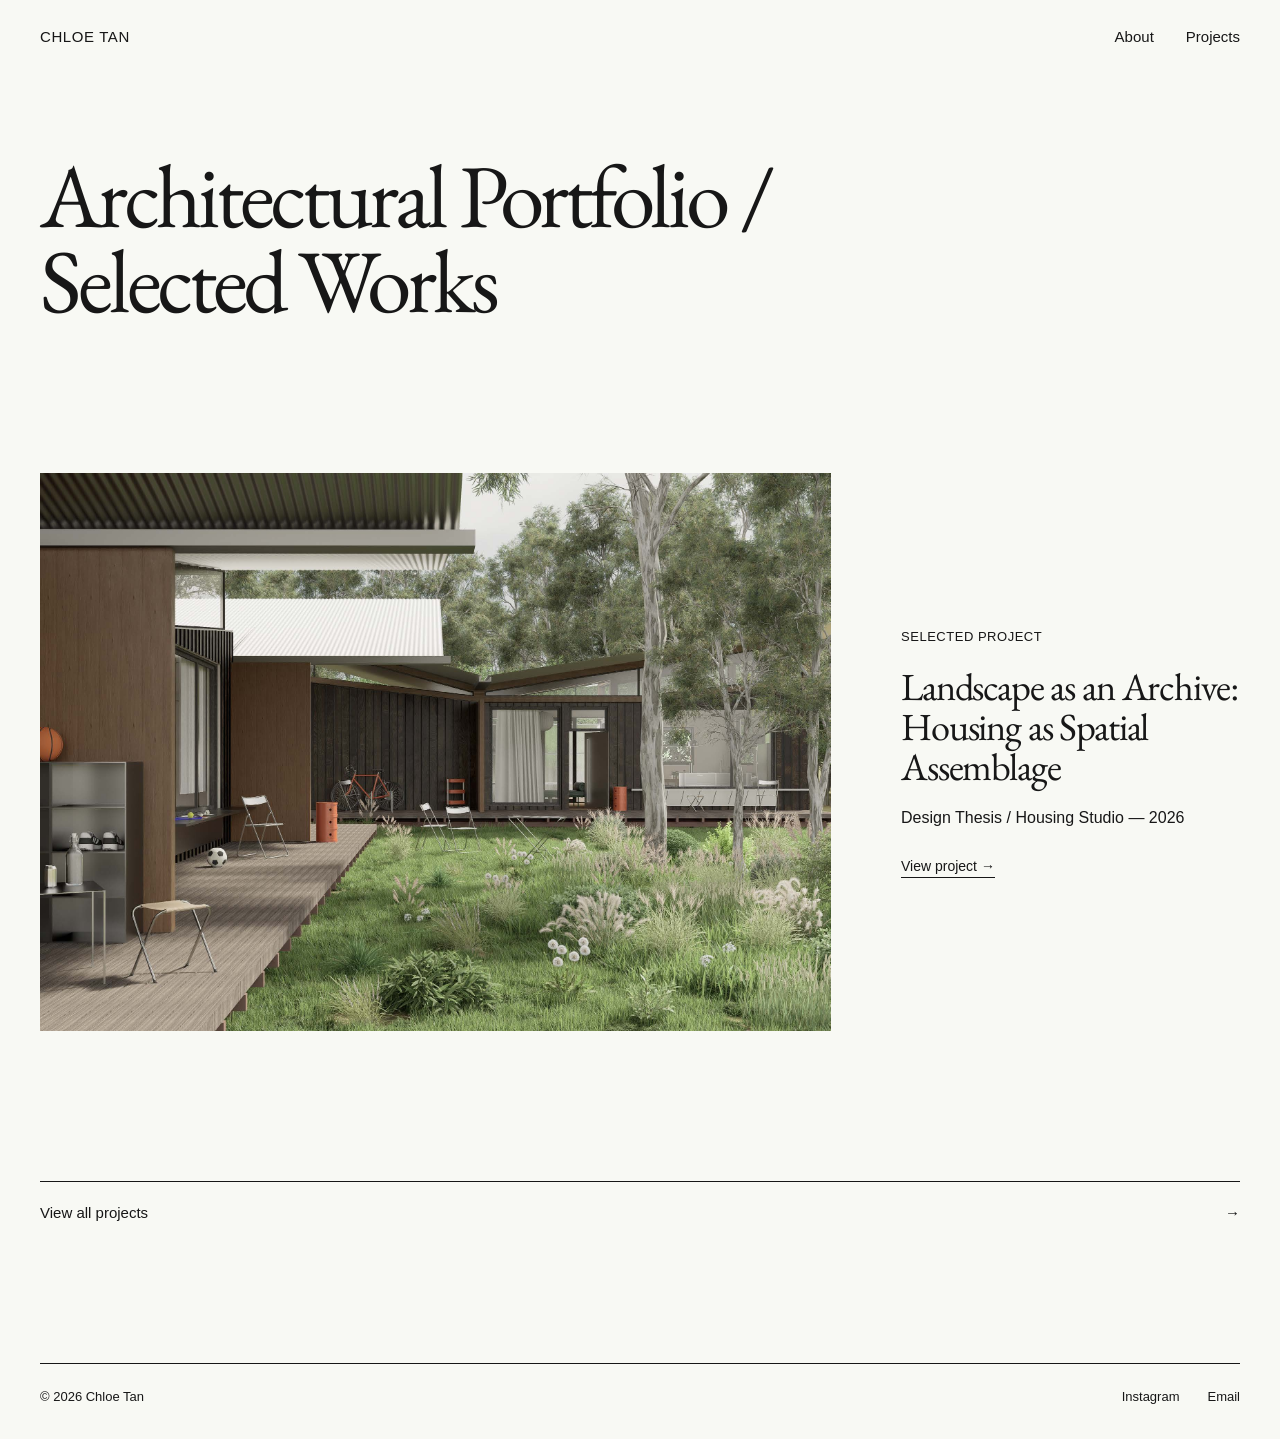
==== commit 78361860: "Update index.html" ====
--- a/index.html
+++ b/index.html
@@ -31,7 +31,7 @@
     <section class="home-intro">
 
         <h1>
-            Architectural Portfolio
+            Architectural Portfolio / Selected Works
         </h1>
 
     </section>
--- a/style.css
+++ b/style.css
@@ -1,4 +1,4 @@
-@import url('https://fonts.googleapis.com/css2?family=DM+Sans:wght@400;500&family=EB+Garamond:ital,wght@0,400;0,500;1,400&display=swap');
+@import url('https://fonts.googleapis.com/css2?family=EB+Garamond:ital,wght@0,400;0,500;1,400&display=swap');
 
 
 /* =========================
@@ -18,7 +18,7 @@
     padding: 0;
     background: #f8f9f4;
     color: #171717;
-    font-family: "DM Sans", sans-serif;
+    font-family: Helvetica, Arial, sans-serif;
     font-weight: 400;
 }
 
@@ -30,6 +30,28 @@
 img {
     display: block;
     max-width: 100%;
+}
+
+
+/* =========================
+   TYPOGRAPHY
+========================= */
+
+h1,
+h2,
+h3 {
+    font-family: "EB Garamond", serif;
+    font-weight: 400;
+}
+
+p,
+nav,
+.logo,
+.section-label,
+.project-link,
+.footer-left,
+.footer-right {
+    font-family: Helvetica, Arial, sans-serif;
 }
 
 
@@ -46,7 +68,6 @@
 }
 
 .logo {
-    font-family: "DM Sans", sans-serif;
     font-size: 15px;
     font-weight: 500;
     letter-spacing: 0.04em;
@@ -58,8 +79,7 @@
 }
 
 nav a {
-    font-family: "EB Garamond", serif;
-    font-size: 17px;
+    font-size: 15px;
     transition: opacity 0.2s ease;
 }
 
@@ -83,17 +103,14 @@
 
 .home-label,
 .section-label {
-    font-family: "EB Garamond", serif;
-    font-size: 15px;
+    font-size: 13px;
     letter-spacing: 0.04em;
     margin-bottom: 22px;
 }
 
 .home-intro h1 {
     margin: 0 0 30px;
-    font-family: "DM Sans", sans-serif;
     font-size: clamp(48px, 7vw, 92px);
-    font-weight: 400;
     line-height: 0.95;
     letter-spacing: -0.045em;
 }
@@ -101,9 +118,8 @@
 .home-intro p {
     max-width: 520px;
     margin: 0;
-    font-family: "EB Garamond", serif;
-    font-size: 22px;
-    line-height: 1.35;
+    font-size: 18px;
+    line-height: 1.4;
 }
 
 
@@ -141,23 +157,19 @@
 
 .home-project-info h2 {
     margin: 0 0 20px;
-    font-family: "DM Sans", sans-serif;
     font-size: clamp(28px, 3vw, 44px);
-    font-weight: 400;
     line-height: 1.05;
     letter-spacing: -0.03em;
 }
 
 .home-project-info p {
     margin: 0 0 28px;
-    font-family: "EB Garamond", serif;
-    font-size: 18px;
+    font-size: 16px;
     line-height: 1.4;
 }
 
 .project-link {
-    font-family: "EB Garamond", serif;
-    font-size: 17px;
+    font-size: 14px;
     border-bottom: 1px solid #171717;
     padding-bottom: 3px;
 }
@@ -181,8 +193,7 @@
     display: flex;
     justify-content: space-between;
     align-items: center;
-    font-family: "EB Garamond", serif;
-    font-size: 21px;
+    font-size: 15px;
 }
 
 .home-projects-link a:hover {
@@ -206,7 +217,6 @@
 .projects-intro h1 {
     margin: 0;
     font-size: clamp(48px, 7vw, 90px);
-    font-weight: 400;
     line-height: 0.95;
     letter-spacing: -0.045em;
 }
@@ -230,20 +240,17 @@
 }
 
 .project-number {
+    font-size: 13px;
+}
+
+.project-list-title {
     font-family: "EB Garamond", serif;
-    font-size: 16px;
-}
-
-.project-list-title {
-    font-family: "DM Sans", sans-serif;
     font-size: clamp(24px, 3vw, 38px);
-    font-weight: 400;
     line-height: 1.05;
 }
 
 .project-list-meta {
-    font-family: "EB Garamond", serif;
-    font-size: 17px;
+    font-size: 14px;
     text-align: right;
 }
 
@@ -264,9 +271,7 @@
 .project-hero h1 {
     margin: 0;
     max-width: 950px;
-    font-family: "DM Sans", sans-serif;
     font-size: clamp(44px, 7vw, 90px);
-    font-weight: 400;
     line-height: 0.95;
     letter-spacing: -0.045em;
 }
@@ -284,9 +289,8 @@
 
 .project-section-text p {
     margin: 0;
-    font-family: "EB Garamond", serif;
-    font-size: 23px;
-    line-height: 1.4;
+    font-size: 18px;
+    line-height: 1.5;
 }
 
 
@@ -299,34 +303,35 @@
 }
 
 .about-content {
+    max-width: 1200px;
+    margin: 0 auto;
     display: grid;
-    grid-template-columns: 1fr 1fr;
+    grid-template-columns: minmax(0, 1fr) minmax(300px, 0.75fr);
     gap: 100px;
-    align-items: start;
+    align-items: center;
 }
 
 .about-text {
-    max-width: 650px;
+    max-width: 600px;
 }
 
 .about-text h1 {
-    margin: 0 0 35px;
-    font-size: clamp(48px, 7vw, 90px);
-    font-weight: 400;
+    margin: 0 0 40px;
+    font-size: clamp(52px, 7vw, 90px);
     line-height: 0.95;
     letter-spacing: -0.045em;
 }
 
 .about-text p {
-    font-family: "EB Garamond", serif;
-    font-size: 22px;
-    line-height: 1.4;
+    font-size: 17px;
+    line-height: 1.55;
     margin: 0 0 25px;
+    max-width: 520px;
 }
 
 .about-image {
     width: 100%;
-    max-width: 550px;
+    max-width: 500px;
 }
 
 .about-image img {
@@ -351,8 +356,7 @@
 
 .footer-left,
 .footer-right {
-    font-family: "EB Garamond", serif;
-    font-size: 16px;
+    font-size: 13px;
 }
 
 .footer-right {
@@ -429,6 +433,11 @@
     .about-content {
         grid-template-columns: 1fr;
         gap: 60px;
+        margin: 0 auto;
+    }
+
+    .about-text {
+        max-width: 600px;
     }
 
     .about-image {
@@ -447,3 +456,87 @@
         text-align: right;
     }
 }
+
+/* AAVS VIDEO */
+
+.project-video-section {
+    width: 100%;
+    max-width: 1400px;
+    margin: 0 auto;
+    padding: 80px 40px 120px;
+    display: block;
+}
+
+.project-video-section .project-section-label {
+    text-align: center;
+    margin-bottom: 30px;
+}
+
+.project-video {
+    width: 100%;
+    max-width: 1200px;
+    margin: 0 auto;
+}
+
+.project-video iframe {
+    width: 100%;
+    aspect-ratio: 16 / 9;
+    display: block;
+    border: none;
+}
+
+/* PROJECT IMAGE PLACEHOLDERS */
+
+.project-image-full {
+    width: 100%;
+    max-width: 1400px;
+    margin: 0 auto;
+    padding: 20px 40px 100px;
+}
+
+.project-image-grid {
+    width: 100%;
+    max-width: 1400px;
+    margin: 0 auto;
+    padding: 20px 40px 100px;
+    display: grid;
+    gap: 24px;
+}
+
+.project-image-grid.two-column {
+    grid-template-columns: repeat(2, 1fr);
+}
+
+.project-image-grid.three-column {
+    grid-template-columns: repeat(3, 1fr);
+}
+
+.image-placeholder {
+    width: 100%;
+    aspect-ratio: 4 / 3;
+    background: #e8e9e4;
+    display: flex;
+    align-items: center;
+    justify-content: center;
+    font-family: Helvetica, Arial, sans-serif;
+    font-size: 12px;
+    letter-spacing: 0.05em;
+    color: #777;
+}
+
+.image-placeholder.large {
+    aspect-ratio: 16 / 10;
+}
+
+@media (max-width: 700px) {
+
+    .project-image-full {
+        padding: 10px 20px 60px;
+    }
+
+    .project-image-grid {
+        padding: 10px 20px 60px;
+        grid-template-columns: 1fr !important;
+    }
+
+}
